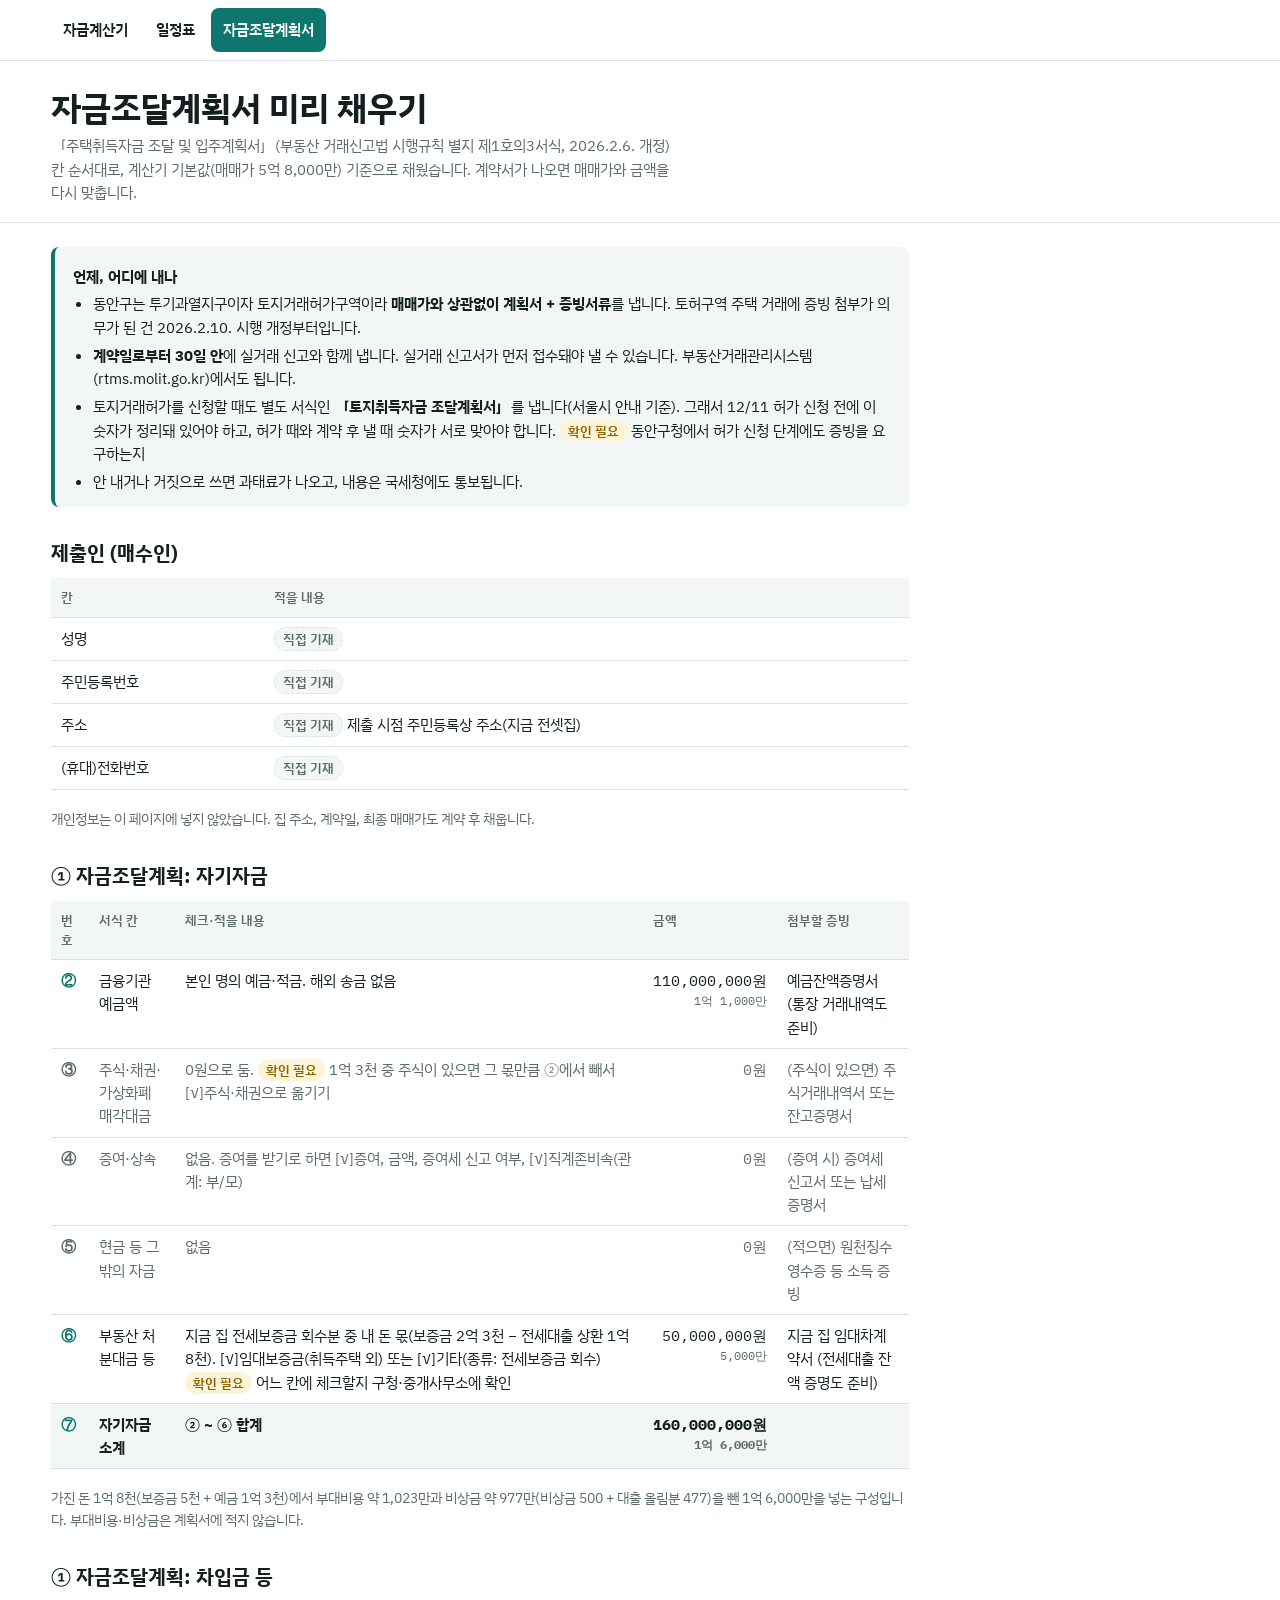
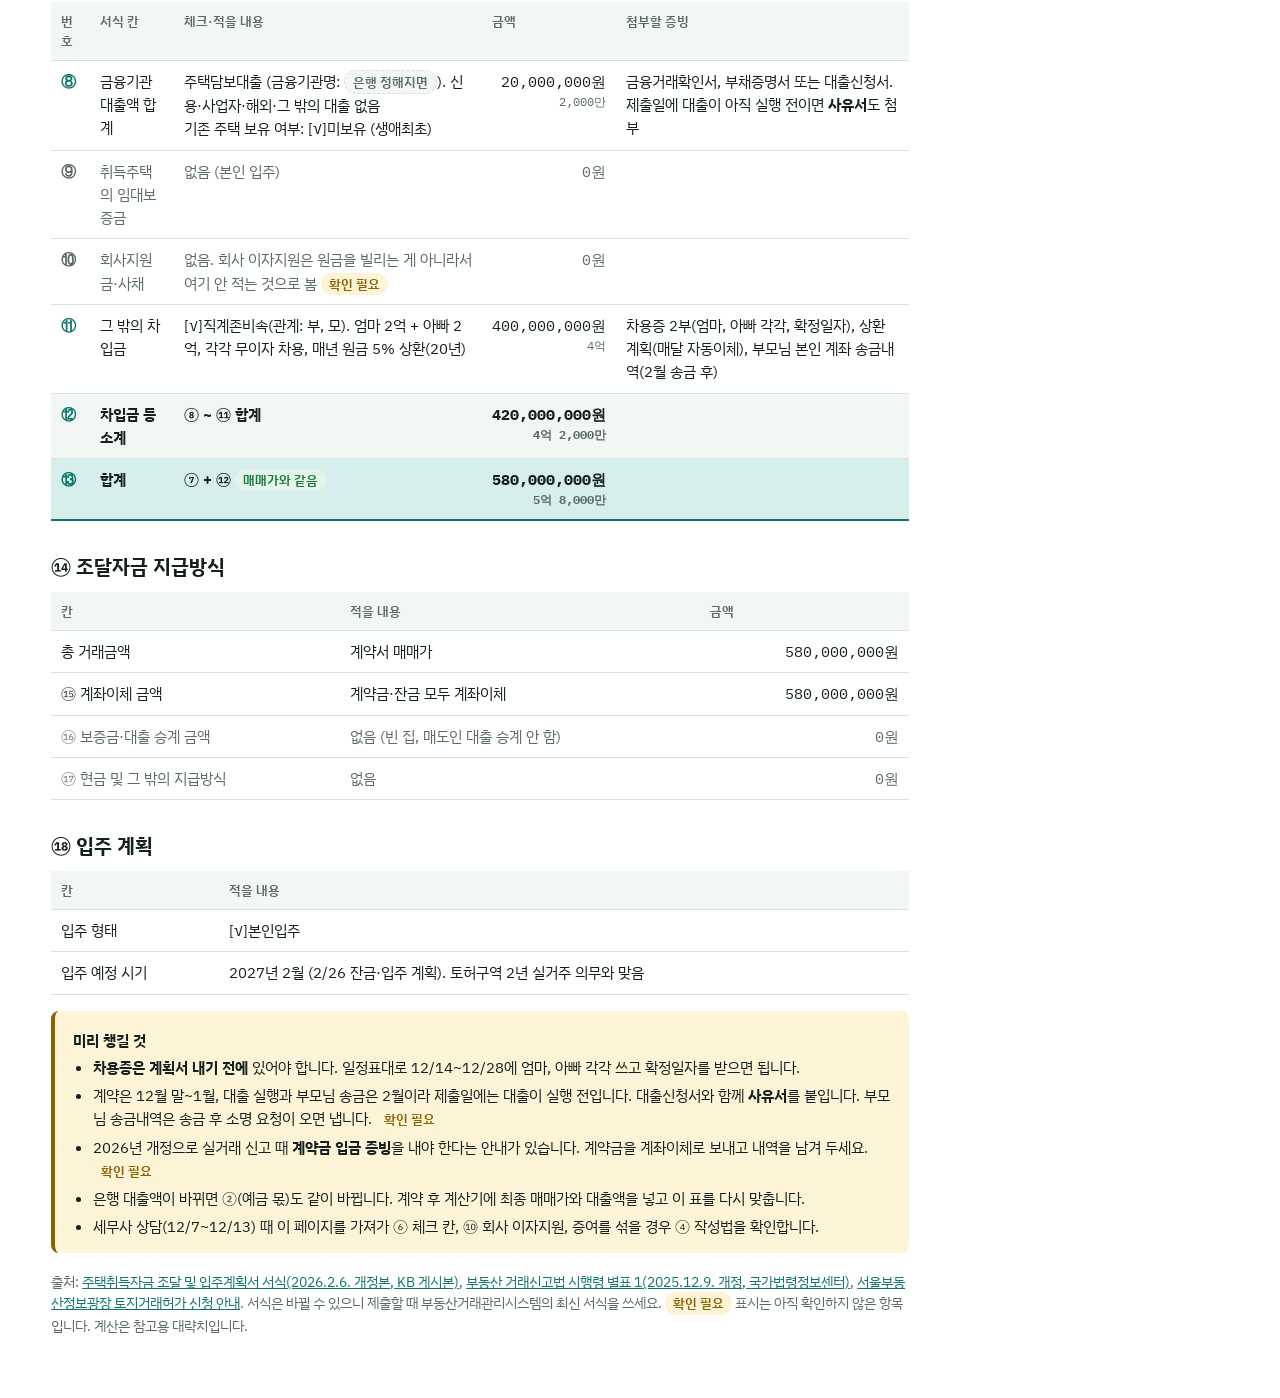
==== fund.html @ 324fd98b "자금조달계획서 금액을 도배·바닥 0원 기준으로 수정 Co-Authored-By: Claude Opus 5.5 <noreply@anthropic.com> Claude-Session:" ====
<!DOCTYPE html>
<html lang="ko">
<head>
<meta charset="utf-8">
<meta name="viewport" content="width=device-width,initial-scale=1">
<meta name="theme-color" content="#ffffff" media="(prefers-color-scheme: light)">
<meta name="theme-color" content="#0c1615" media="(prefers-color-scheme: dark)">
<title>안양 집 자금조달계획서</title>
<link rel="preconnect" href="https://fonts.googleapis.com">
<link rel="preconnect" href="https://fonts.gstatic.com" crossorigin>
<link href="https://fonts.googleapis.com/css2?family=IBM+Plex+Mono:wght@400;600&family=IBM+Plex+Sans+KR:wght@400;600;700&display=swap" rel="stylesheet">
<style>
:root{color-scheme:light dark;
--bg:light-dark(#ffffff,#0c1615);--panel:light-dark(#f2f7f6,#122220);--ink:light-dark(#14201f,#e3eeec);--mute:light-dark(#5b6b69,#93a6a3);
--line:light-dark(#d8e3e1,#24403c);--ac:light-dark(#0f766e,#3cc2b3);--acs:light-dark(#d7efec,#173a36);
--ok:light-dark(#1d7a3e,#56c983);--okb:light-dark(#e3f4e8,#14301f);--warn:light-dark(#8a6200,#e6b84a);--warnb:light-dark(#fdf3d6,#33290f);
--bad:light-dark(#b42318,#f07a6e);--badb:light-dark(#fde6e3,#3a1714);
--c1:light-dark(#0f766e,#3cc2b3);--c2:light-dark(#7fb8b1,#2c7a71);--c3:light-dark(#e3ecea,#1c2f2c)}
:root[data-theme=light]{color-scheme:light}:root[data-theme=dark]{color-scheme:dark}
*{box-sizing:border-box;min-width:0}
body{margin:0;background:var(--bg);color:var(--ink);font:15px/1.55 "IBM Plex Sans KR",system-ui,sans-serif;overflow-x:clip}
.num,td.n,input[type=number],.big{font-family:"IBM Plex Mono",ui-monospace,monospace;font-variant-numeric:tabular-nums}
header{padding:28px max(4vw,16px) 18px;border-bottom:1px solid var(--line)}
h1{margin:0;font-size:clamp(24px,3.4vw,34px);line-height:1.1;text-wrap:balance}
header p{margin:8px 0 0;color:var(--mute);max-width:70ch}
nav.top{position:sticky;top:0;z-index:10;background:var(--bg);display:flex;gap:4px;padding:8px max(4vw,16px);border-bottom:1px solid var(--line);flex-wrap:wrap}nav.top a{padding:10px 12px;font-size:15px;border-radius:8px;color:var(--ink);text-decoration:none;font-weight:600;min-height:44px}nav.top a[aria-current=page]{background:var(--ac);color:light-dark(#fff,#04201d)}nav.top a:not([aria-current]):hover{background:var(--acs)}
@media(max-width:600px){table{font-size:13px}.stack thead{display:none}.stack tr{display:grid;padding-block:10px;border-bottom:1px solid var(--line)}.stack td{display:flow-root;border:0;padding:3px 0;padding-inline-start:8em;text-align:start}.stack td.n{text-align:right}.stack td::before{content:attr(data-l);float:inline-start;width:7.5em;margin-inline-start:-8em;white-space:normal;color:var(--mute);text-align:left}.stack td:empty{display:none}}
main{max-width:960px;padding:8px max(4vw,16px) 48px}
.per{display:grid;grid-template-columns:170px minmax(0,1fr);gap:16px;padding:18px 0;border-bottom:1px solid var(--line)}
.when b{display:block;font-family:"IBM Plex Mono",ui-monospace,monospace;font-size:20px;color:var(--ac);white-space:nowrap}.when span{color:var(--mute);font-size:15px}
ol{margin:0;padding-left:1.4em;display:grid;gap:6px}li b{font-weight:700}
.chk{display:inline-block;font-size:13px;font-weight:600;padding:1px 8px;border-radius:99px;background:var(--warnb);color:var(--warn);white-space:nowrap}
.var{margin-top:22px;border-left:4px solid var(--warn);background:var(--warnb);border-radius:8px;padding:14px 18px}.var h2{margin:0 0 6px;font-size:18px}
.note{color:var(--mute);font-size:14px;margin-top:18px}
@media(max-width:600px){.per{grid-template-columns:minmax(0,1fr);gap:6px}}

h2{font-size:20px;margin:30px 0 10px}
table{width:100%;border-collapse:collapse;font-size:15px}
th,td{padding:9px 10px;border-bottom:1px solid var(--line);text-align:left;vertical-align:top}
thead th{font-size:13px;color:var(--mute);font-weight:600;background:var(--panel)}
td.n{text-align:right;white-space:nowrap}td.n small{display:block;color:var(--mute);font-size:12px}
td.no{font-family:"IBM Plex Mono",ui-monospace,monospace;color:var(--ac);font-weight:600;white-space:nowrap}
tr.sub td{background:var(--panel);font-weight:700}tr.tot td{background:var(--acs);font-weight:700;border-bottom:2px solid var(--ac)}
tr.zero td{color:var(--mute)}
.blank{display:inline-block;font-size:13px;font-weight:600;padding:1px 8px;border-radius:99px;background:var(--panel);color:var(--mute);border:1px dashed var(--line);white-space:nowrap}
.okb{display:inline-block;font-size:13px;font-weight:600;padding:1px 8px;border-radius:99px;background:var(--okb);color:var(--ok)}
.box{margin:16px 0;border-left:4px solid var(--ac);background:var(--panel);border-radius:8px;padding:14px 18px}.box p{margin:4px 0}
.alert{border-left-color:var(--warn);background:var(--warnb)}
ul{margin:0;padding-left:1.3em;display:grid;gap:5px}
a{color:var(--ac)}
</style>
</head>
<body>
<nav class="top"><a href="./">자금계산기</a><a href="schedule.html">일정표</a><a href="fund.html" aria-current="page">자금조달계획서</a></nav>
<header>
<h1>자금조달계획서 미리 채우기</h1>
<p>「주택취득자금 조달 및 입주계획서」(부동산 거래신고법 시행규칙 별지 제1호의3서식, 2026.2.6. 개정) 칸 순서대로, 계산기 기본값(매매가 5억 8,000만) 기준으로 채웠습니다. 계약서가 나오면 매매가와 금액을 다시 맞춥니다.</p>
</header>
<main>

<div class="box">
<p><b>언제, 어디에 내나</b></p>
<ul>
<li>동안구는 투기과열지구이자 토지거래허가구역이라 <b>매매가와 상관없이 계획서 + 증빙서류</b>를 냅니다. 토허구역 주택 거래에 증빙 첨부가 의무가 된 건 2026.2.10. 시행 개정부터입니다.</li>
<li><b>계약일로부터 30일 안</b>에 실거래 신고와 함께 냅니다. 실거래 신고서가 먼저 접수돼야 낼 수 있습니다. 부동산거래관리시스템(rtms.molit.go.kr)에서도 됩니다.</li>
<li>토지거래허가를 신청할 때도 별도 서식인 <b>「토지취득자금 조달계획서」</b>를 냅니다(서울시 안내 기준). 그래서 12/11 허가 신청 전에 이 숫자가 정리돼 있어야 하고, 허가 때와 계약 후 낼 때 숫자가 서로 맞아야 합니다. <span class="chk">확인 필요</span> 동안구청에서 허가 신청 단계에도 증빙을 요구하는지</li>
<li>안 내거나 거짓으로 쓰면 과태료가 나오고, 내용은 국세청에도 통보됩니다.</li>
</ul>
</div>

<h2>제출인 (매수인)</h2>
<table class="stack"><thead><tr><th>칸</th><th>적을 내용</th></tr></thead><tbody>
<tr><td data-l="칸">성명</td><td data-l="내용"><span class="blank">직접 기재</span></td></tr>
<tr><td data-l="칸">주민등록번호</td><td data-l="내용"><span class="blank">직접 기재</span></td></tr>
<tr><td data-l="칸">주소</td><td data-l="내용"><span class="blank">직접 기재</span> 제출 시점 주민등록상 주소(지금 전셋집)</td></tr>
<tr><td data-l="칸">(휴대)전화번호</td><td data-l="내용"><span class="blank">직접 기재</span></td></tr>
</tbody></table>
<p class="note">개인정보는 이 페이지에 넣지 않았습니다. 집 주소, 계약일, 최종 매매가도 계약 후 채웁니다.</p>

<h2>① 자금조달계획: 자기자금</h2>
<table class="stack"><thead><tr><th>번호</th><th>서식 칸</th><th>체크·적을 내용</th><th class="n">금액</th><th>첨부할 증빙</th></tr></thead><tbody>
<tr><td class="no" data-l="번호">②</td><td data-l="서식 칸">금융기관 예금액</td><td data-l="체크·내용">본인 명의 예금·적금. 해외 송금 없음</td><td class="n" data-l="금액">110,000,000원<small>1억 1,000만</small></td><td data-l="증빙">예금잔액증명서 (통장 거래내역도 준비)</td></tr>
<tr class="zero"><td class="no" data-l="번호">③</td><td data-l="서식 칸">주식·채권·가상화폐 매각대금</td><td data-l="체크·내용">0원으로 둠. <span class="chk">확인 필요</span> 1억 3천 중 주식이 있으면 그 몫만큼 ②에서 빼서 [√]주식·채권으로 옮기기</td><td class="n" data-l="금액">0원</td><td data-l="증빙">(주식이 있으면) 주식거래내역서 또는 잔고증명서</td></tr>
<tr class="zero"><td class="no" data-l="번호">④</td><td data-l="서식 칸">증여·상속</td><td data-l="체크·내용">없음. 증여를 받기로 하면 [√]증여, 금액, 증여세 신고 여부, [√]직계존비속(관계: 부/모)</td><td class="n" data-l="금액">0원</td><td data-l="증빙">(증여 시) 증여세 신고서 또는 납세증명서</td></tr>
<tr class="zero"><td class="no" data-l="번호">⑤</td><td data-l="서식 칸">현금 등 그 밖의 자금</td><td data-l="체크·내용">없음</td><td class="n" data-l="금액">0원</td><td data-l="증빙">(적으면) 원천징수영수증 등 소득 증빙</td></tr>
<tr><td class="no" data-l="번호">⑥</td><td data-l="서식 칸">부동산 처분대금 등</td><td data-l="체크·내용">지금 집 전세보증금 회수분 중 내 돈 몫(보증금 2억 3천 − 전세대출 상환 1억 8천). [√]임대보증금(취득주택 외) 또는 [√]기타(종류: 전세보증금 회수) <span class="chk">확인 필요</span> 어느 칸에 체크할지 구청·중개사무소에 확인</td><td class="n" data-l="금액">50,000,000원<small>5,000만</small></td><td data-l="증빙">지금 집 임대차계약서 (전세대출 잔액 증명도 준비)</td></tr>
<tr class="sub"><td class="no" data-l="번호">⑦</td><td data-l="서식 칸">자기자금 소계</td><td data-l="체크·내용">② ~ ⑥ 합계</td><td class="n" data-l="금액">160,000,000원<small>1억 6,000만</small></td><td data-l="증빙"></td></tr>
</tbody></table>
<p class="note">가진 돈 1억 8천(보증금 5천 + 예금 1억 3천)에서 부대비용 약 1,023만과 비상금 약 977만(비상금 500 + 대출 올림분 477)을 뺀 1억 6,000만을 넣는 구성입니다. 부대비용·비상금은 계획서에 적지 않습니다.</p>

<h2>① 자금조달계획: 차입금 등</h2>
<table class="stack"><thead><tr><th>번호</th><th>서식 칸</th><th>체크·적을 내용</th><th class="n">금액</th><th>첨부할 증빙</th></tr></thead><tbody>
<tr><td class="no" data-l="번호">⑧</td><td data-l="서식 칸">금융기관 대출액 합계</td><td data-l="체크·내용">주택담보대출 (금융기관명: <span class="blank">은행 정해지면</span>). 신용·사업자·해외·그 밖의 대출 없음<br>기존 주택 보유 여부: [√]미보유 (생애최초)</td><td class="n" data-l="금액">20,000,000원<small>2,000만</small></td><td data-l="증빙">금융거래확인서, 부채증명서 또는 대출신청서. 제출일에 대출이 아직 실행 전이면 <b>사유서</b>도 첨부</td></tr>
<tr class="zero"><td class="no" data-l="번호">⑨</td><td data-l="서식 칸">취득주택의 임대보증금</td><td data-l="체크·내용">없음 (본인 입주)</td><td class="n" data-l="금액">0원</td><td data-l="증빙"></td></tr>
<tr class="zero"><td class="no" data-l="번호">⑩</td><td data-l="서식 칸">회사지원금·사채</td><td data-l="체크·내용">없음. 회사 이자지원은 원금을 빌리는 게 아니라서 여기 안 적는 것으로 봄 <span class="chk">확인 필요</span></td><td class="n" data-l="금액">0원</td><td data-l="증빙"></td></tr>
<tr><td class="no" data-l="번호">⑪</td><td data-l="서식 칸">그 밖의 차입금</td><td data-l="체크·내용">[√]직계존비속(관계: 부, 모). 엄마 2억 + 아빠 2억, 각각 무이자 차용, 매년 원금 5% 상환(20년)</td><td class="n" data-l="금액">400,000,000원<small>4억</small></td><td data-l="증빙">차용증 2부(엄마, 아빠 각각, 확정일자), 상환 계획(매달 자동이체), 부모님 본인 계좌 송금내역(2월 송금 후)</td></tr>
<tr class="sub"><td class="no" data-l="번호">⑫</td><td data-l="서식 칸">차입금 등 소계</td><td data-l="체크·내용">⑧ ~ ⑪ 합계</td><td class="n" data-l="금액">420,000,000원<small>4억 2,000만</small></td><td data-l="증빙"></td></tr>
<tr class="tot"><td class="no" data-l="번호">⑬</td><td data-l="서식 칸">합계</td><td data-l="체크·내용">⑦ + ⑫ <span class="okb">매매가와 같음</span></td><td class="n" data-l="금액">580,000,000원<small>5억 8,000만</small></td><td data-l="증빙"></td></tr>
</tbody></table>

<h2>⑭ 조달자금 지급방식</h2>
<table class="stack"><thead><tr><th>칸</th><th>적을 내용</th><th class="n">금액</th></tr></thead><tbody>
<tr><td data-l="칸">총 거래금액</td><td data-l="내용">계약서 매매가</td><td class="n" data-l="금액">580,000,000원</td></tr>
<tr><td data-l="칸">⑮ 계좌이체 금액</td><td data-l="내용">계약금·잔금 모두 계좌이체</td><td class="n" data-l="금액">580,000,000원</td></tr>
<tr class="zero"><td data-l="칸">⑯ 보증금·대출 승계 금액</td><td data-l="내용">없음 (빈 집, 매도인 대출 승계 안 함)</td><td class="n" data-l="금액">0원</td></tr>
<tr class="zero"><td data-l="칸">⑰ 현금 및 그 밖의 지급방식</td><td data-l="내용">없음</td><td class="n" data-l="금액">0원</td></tr>
</tbody></table>

<h2>⑱ 입주 계획</h2>
<table class="stack"><thead><tr><th>칸</th><th>적을 내용</th></tr></thead><tbody>
<tr><td data-l="칸">입주 형태</td><td data-l="내용">[√]본인입주</td></tr>
<tr><td data-l="칸">입주 예정 시기</td><td data-l="내용">2027년 2월 (2/26 잔금·입주 계획). 토허구역 2년 실거주 의무와 맞음</td></tr>
</tbody></table>

<div class="box alert">
<p><b>미리 챙길 것</b></p>
<ul>
<li><b>차용증은 계획서 내기 전에</b> 있어야 합니다. 일정표대로 12/14~12/28에 엄마, 아빠 각각 쓰고 확정일자를 받으면 됩니다.</li>
<li>계약은 12월 말~1월, 대출 실행과 부모님 송금은 2월이라 제출일에는 대출이 실행 전입니다. 대출신청서와 함께 <b>사유서</b>를 붙입니다. 부모님 송금내역은 송금 후 소명 요청이 오면 냅니다. <span class="chk">확인 필요</span></li>
<li>2026년 개정으로 실거래 신고 때 <b>계약금 입금 증빙</b>을 내야 한다는 안내가 있습니다. 계약금을 계좌이체로 보내고 내역을 남겨 두세요. <span class="chk">확인 필요</span></li>
<li>은행 대출액이 바뀌면 ②(예금 몫)도 같이 바뀝니다. 계약 후 계산기에 최종 매매가와 대출액을 넣고 이 표를 다시 맞춥니다.</li>
<li>세무사 상담(12/7~12/13) 때 이 페이지를 가져가 ⑥ 체크 칸, ⑩ 회사 이자지원, 증여를 섞을 경우 ④ 작성법을 확인합니다.</li>
</ul>
</div>

<p class="note">출처: <a href="https://kbthink.com/content/dam/tam-dcp-cms/kbcontent/realestate/home-funding-plan/home-funding-plan-document.pdf">주택취득자금 조달 및 입주계획서 서식(2026.2.6. 개정본, KB 게시본)</a>, <a href="https://www.law.go.kr/LSW/flDownload.do?flSeq=163619017">부동산 거래신고법 시행령 별표 1(2025.12.9. 개정, 국가법령정보센터)</a>, <a href="https://land.seoul.go.kr/land/other/contractGuide.do">서울부동산정보광장 토지거래허가 신청 안내</a>. 서식은 바뀔 수 있으니 제출할 때 부동산거래관리시스템의 최신 서식을 쓰세요. <span class="chk">확인 필요</span> 표시는 아직 확인하지 않은 항목입니다. 계산은 참고용 대략치입니다.</p>
</main>
</body>
</html>
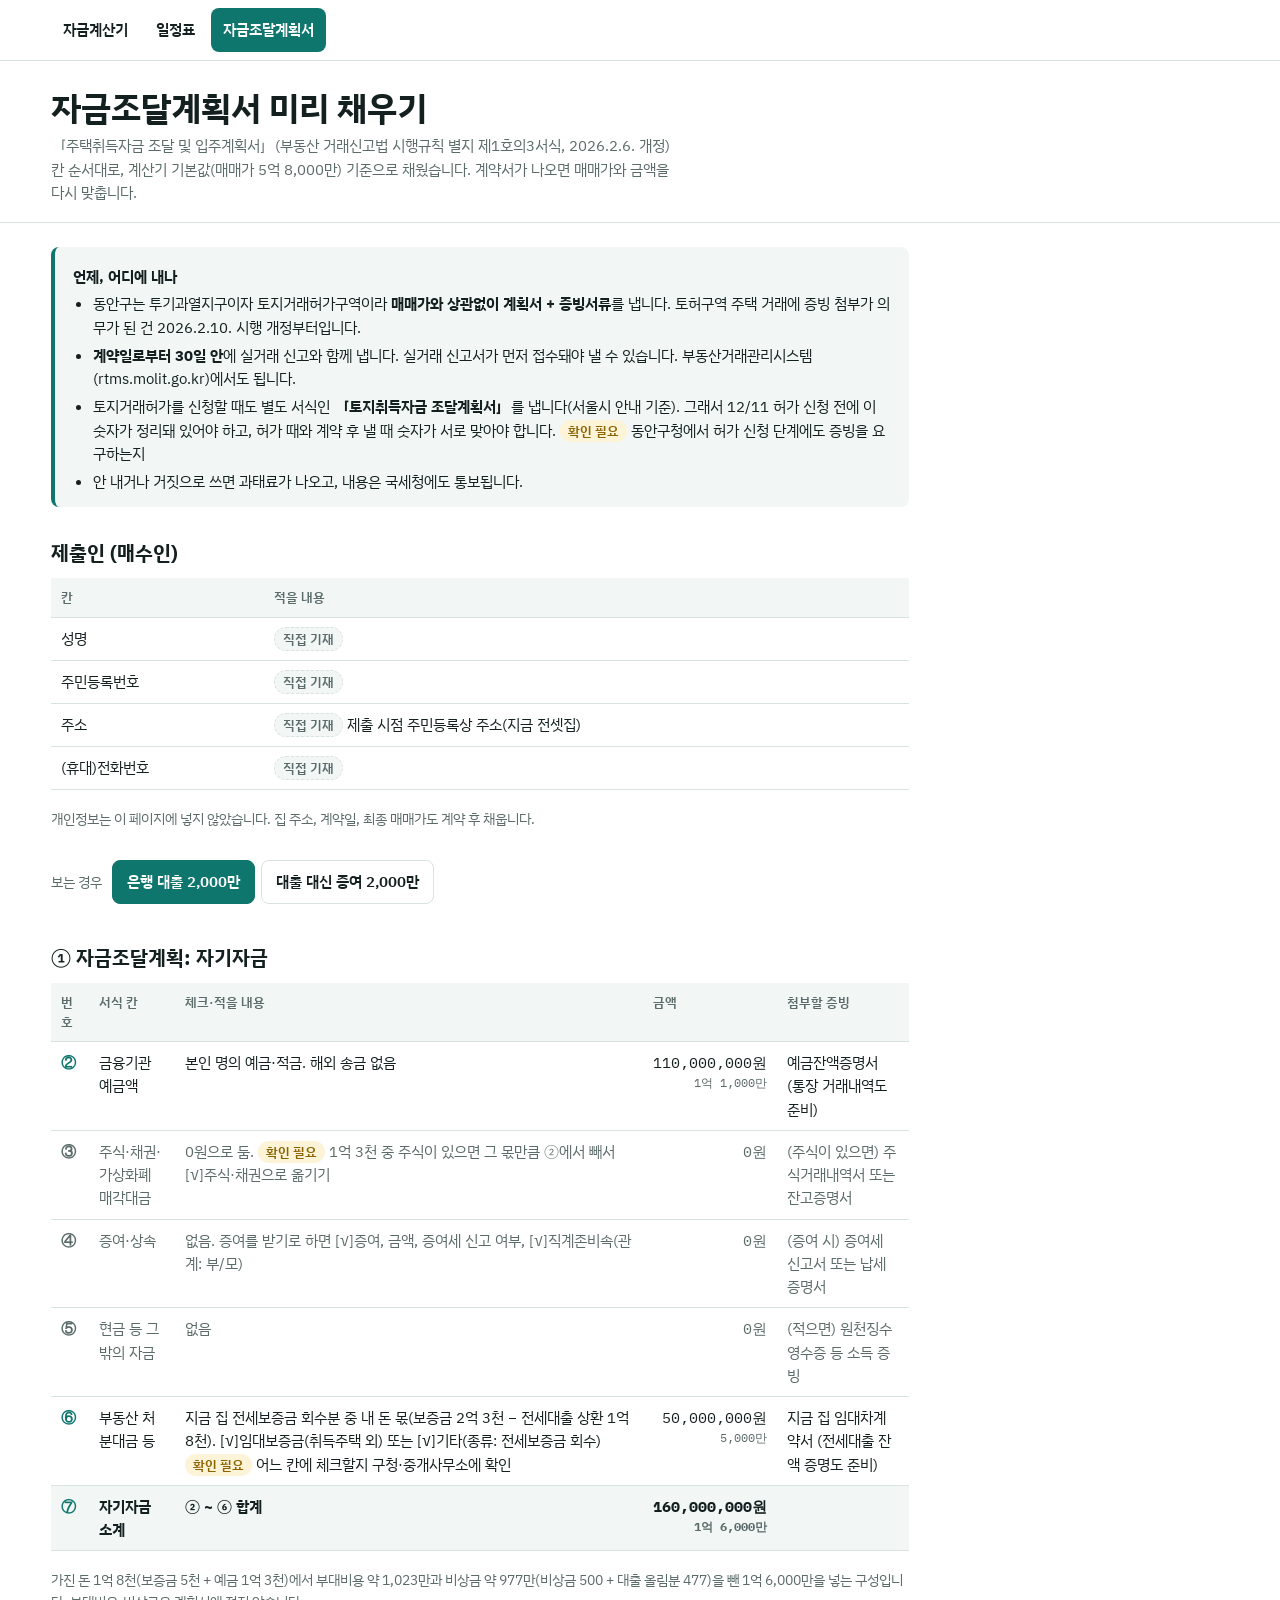
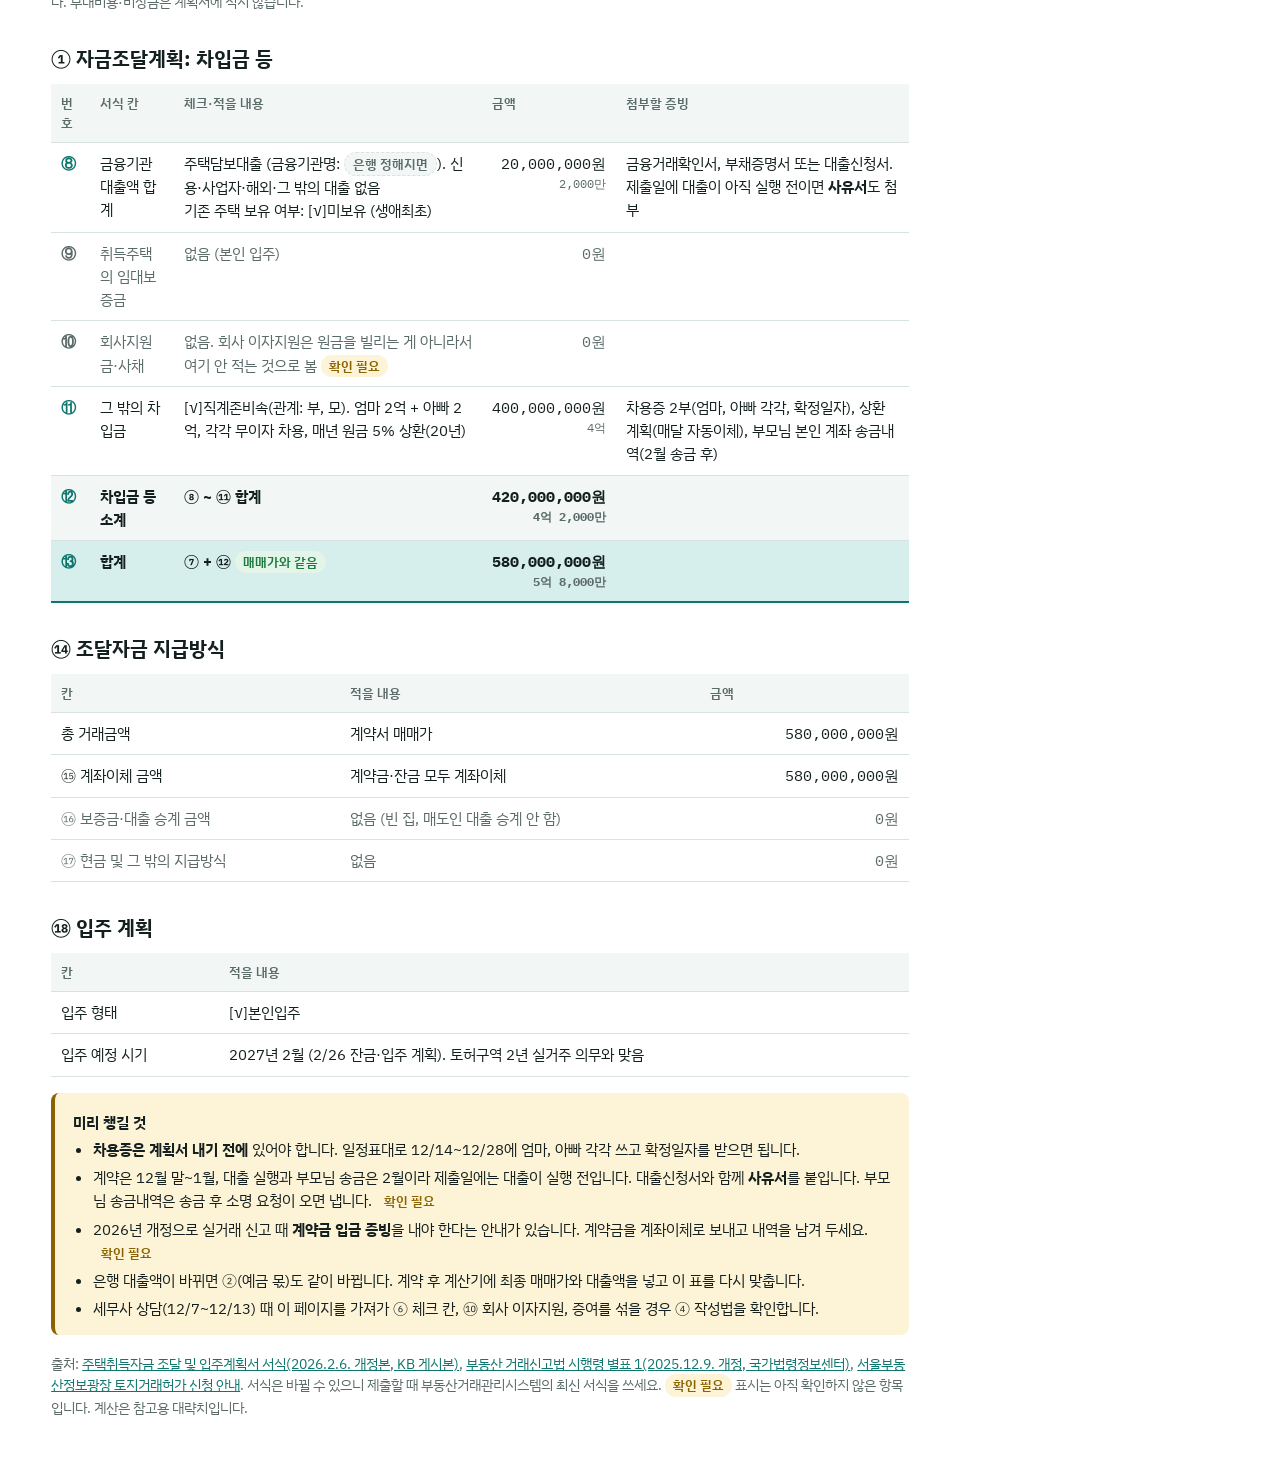
==== commit b20d04f3: "자금조달계획서에 은행 대출 / 증여 토글 추가 Co-Authored-By: Claude Opus 5.5 <noreply@anthropic.com> Claude-Session: ht" ====
--- a/fund.html
+++ b/fund.html
@@ -48,6 +48,8 @@
 .alert{border-left-color:var(--warn);background:var(--warnb)}
 ul{margin:0;padding-left:1.3em;display:grid;gap:5px}
 a{color:var(--ac)}
+.tg{display:flex;flex-wrap:wrap;align-items:center;gap:6px;margin:22px 0 4px;position:sticky;top:61px;z-index:2;background:var(--bg);padding:8px 0}.tg span{color:var(--mute);font-size:14px;margin-right:4px}.tg input{position:absolute;opacity:0;pointer-events:none}.tg label{padding:9px 14px;border:1px solid var(--line);border-radius:8px;font-weight:600;cursor:pointer;min-height:44px;display:inline-flex;align-items:center}.tg input:checked+label{background:var(--ac);border-color:var(--ac);color:light-dark(#fff,#04201d)}.tg input:focus-visible+label{outline:2px solid var(--ac);outline-offset:2px}
+body:has(#mg:checked) .vb,body:not(:has(#mg:checked)) .vg{display:none!important}
 </style>
 </head>
 <body>
@@ -77,24 +79,31 @@
 </tbody></table>
 <p class="note">개인정보는 이 페이지에 넣지 않았습니다. 집 주소, 계약일, 최종 매매가도 계약 후 채웁니다.</p>
 
+<div class="tg" role="radiogroup" aria-label="보는 경우"><span>보는 경우</span><input type="radio" name="mode" id="mb" checked><label for="mb">은행 대출 2,000만</label><input type="radio" name="mode" id="mg"><label for="mg">대출 대신 증여 2,000만</label></div>
+
 <h2>① 자금조달계획: 자기자금</h2>
 <table class="stack"><thead><tr><th>번호</th><th>서식 칸</th><th>체크·적을 내용</th><th class="n">금액</th><th>첨부할 증빙</th></tr></thead><tbody>
 <tr><td class="no" data-l="번호">②</td><td data-l="서식 칸">금융기관 예금액</td><td data-l="체크·내용">본인 명의 예금·적금. 해외 송금 없음</td><td class="n" data-l="금액">110,000,000원<small>1억 1,000만</small></td><td data-l="증빙">예금잔액증명서 (통장 거래내역도 준비)</td></tr>
 <tr class="zero"><td class="no" data-l="번호">③</td><td data-l="서식 칸">주식·채권·가상화폐 매각대금</td><td data-l="체크·내용">0원으로 둠. <span class="chk">확인 필요</span> 1억 3천 중 주식이 있으면 그 몫만큼 ②에서 빼서 [√]주식·채권으로 옮기기</td><td class="n" data-l="금액">0원</td><td data-l="증빙">(주식이 있으면) 주식거래내역서 또는 잔고증명서</td></tr>
-<tr class="zero"><td class="no" data-l="번호">④</td><td data-l="서식 칸">증여·상속</td><td data-l="체크·내용">없음. 증여를 받기로 하면 [√]증여, 금액, 증여세 신고 여부, [√]직계존비속(관계: 부/모)</td><td class="n" data-l="금액">0원</td><td data-l="증빙">(증여 시) 증여세 신고서 또는 납세증명서</td></tr>
+<tr class="vb zero"><td class="no" data-l="번호">④</td><td data-l="서식 칸">증여·상속</td><td data-l="체크·내용">없음. 증여를 받기로 하면 [√]증여, 금액, 증여세 신고 여부, [√]직계존비속(관계: 부/모)</td><td class="n" data-l="금액">0원</td><td data-l="증빙">(증여 시) 증여세 신고서 또는 납세증명서</td></tr>
+<tr class="vg"><td class="no" data-l="번호">④</td><td data-l="서식 칸">증여·상속</td><td data-l="체크·내용">[√]증여(금액: 20,000,000원), 증여세 신고 여부: [√]신고, [√]직계존비속(관계: 부 또는 모). 은행 대출 대신 받는 돈. 증여세 약 77.6만(2,000만 − 남은 공제 1,200만 = 800만 × 10% × 0.97)</td><td class="n" data-l="금액">20,000,000원<small>2,000만</small></td><td data-l="증빙">증여세 신고서 또는 납세증명서. 제출일에 아직 증여·신고 전이면 사유서 <span class="chk">확인 필요</span></td></tr>
 <tr class="zero"><td class="no" data-l="번호">⑤</td><td data-l="서식 칸">현금 등 그 밖의 자금</td><td data-l="체크·내용">없음</td><td class="n" data-l="금액">0원</td><td data-l="증빙">(적으면) 원천징수영수증 등 소득 증빙</td></tr>
 <tr><td class="no" data-l="번호">⑥</td><td data-l="서식 칸">부동산 처분대금 등</td><td data-l="체크·내용">지금 집 전세보증금 회수분 중 내 돈 몫(보증금 2억 3천 − 전세대출 상환 1억 8천). [√]임대보증금(취득주택 외) 또는 [√]기타(종류: 전세보증금 회수) <span class="chk">확인 필요</span> 어느 칸에 체크할지 구청·중개사무소에 확인</td><td class="n" data-l="금액">50,000,000원<small>5,000만</small></td><td data-l="증빙">지금 집 임대차계약서 (전세대출 잔액 증명도 준비)</td></tr>
-<tr class="sub"><td class="no" data-l="번호">⑦</td><td data-l="서식 칸">자기자금 소계</td><td data-l="체크·내용">② ~ ⑥ 합계</td><td class="n" data-l="금액">160,000,000원<small>1억 6,000만</small></td><td data-l="증빙"></td></tr>
+<tr class="vb sub"><td class="no" data-l="번호">⑦</td><td data-l="서식 칸">자기자금 소계</td><td data-l="체크·내용">② ~ ⑥ 합계</td><td class="n" data-l="금액">160,000,000원<small>1억 6,000만</small></td><td data-l="증빙"></td></tr>
+<tr class="sub vg"><td class="no" data-l="번호">⑦</td><td data-l="서식 칸">자기자금 소계</td><td data-l="체크·내용">② ~ ⑥ 합계 (증여 2,000만 포함)</td><td class="n" data-l="금액">180,000,000원<small>1억 8,000만</small></td><td data-l="증빙"></td></tr>
 </tbody></table>
-<p class="note">가진 돈 1억 8천(보증금 5천 + 예금 1억 3천)에서 부대비용 약 1,023만과 비상금 약 977만(비상금 500 + 대출 올림분 477)을 뺀 1억 6,000만을 넣는 구성입니다. 부대비용·비상금은 계획서에 적지 않습니다.</p>
+<p class="note vb">가진 돈 1억 8천(보증금 5천 + 예금 1억 3천)에서 부대비용 약 1,023만과 비상금 약 977만(비상금 500 + 대출 올림분 477)을 뺀 1억 6,000만을 넣는 구성입니다. 부대비용·비상금은 계획서에 적지 않습니다.</p>
+<p class="note vg">은행 대출 2,000만 대신 부모님께 2,000만을 증여받는 경우입니다. ②·⑥ 내 돈 1억 6,000만은 은행 쪽과 같습니다. 증여는 자기자금(④)으로 들어가고 차입금에서 빠집니다. 증여세 약 78만은 신고 때 내 돈에서 나가니 비상금이 약 977만에서 약 899만으로 줄어듭니다.</p>
 
 <h2>① 자금조달계획: 차입금 등</h2>
 <table class="stack"><thead><tr><th>번호</th><th>서식 칸</th><th>체크·적을 내용</th><th class="n">금액</th><th>첨부할 증빙</th></tr></thead><tbody>
-<tr><td class="no" data-l="번호">⑧</td><td data-l="서식 칸">금융기관 대출액 합계</td><td data-l="체크·내용">주택담보대출 (금융기관명: <span class="blank">은행 정해지면</span>). 신용·사업자·해외·그 밖의 대출 없음<br>기존 주택 보유 여부: [√]미보유 (생애최초)</td><td class="n" data-l="금액">20,000,000원<small>2,000만</small></td><td data-l="증빙">금융거래확인서, 부채증명서 또는 대출신청서. 제출일에 대출이 아직 실행 전이면 <b>사유서</b>도 첨부</td></tr>
+<tr class="vb"><td class="no" data-l="번호">⑧</td><td data-l="서식 칸">금융기관 대출액 합계</td><td data-l="체크·내용">주택담보대출 (금융기관명: <span class="blank">은행 정해지면</span>). 신용·사업자·해외·그 밖의 대출 없음<br>기존 주택 보유 여부: [√]미보유 (생애최초)</td><td class="n" data-l="금액">20,000,000원<small>2,000만</small></td><td data-l="증빙">금융거래확인서, 부채증명서 또는 대출신청서. 제출일에 대출이 아직 실행 전이면 <b>사유서</b>도 첨부</td></tr>
+<tr class="zero vg"><td class="no" data-l="번호">⑧</td><td data-l="서식 칸">금융기관 대출액 합계</td><td data-l="체크·내용">없음. 주택담보대출이 없으니 기존 주택 보유 여부는 안 적음. 회사 이자지원도 없음</td><td class="n" data-l="금액">0원</td><td data-l="증빙"></td></tr>
 <tr class="zero"><td class="no" data-l="번호">⑨</td><td data-l="서식 칸">취득주택의 임대보증금</td><td data-l="체크·내용">없음 (본인 입주)</td><td class="n" data-l="금액">0원</td><td data-l="증빙"></td></tr>
 <tr class="zero"><td class="no" data-l="번호">⑩</td><td data-l="서식 칸">회사지원금·사채</td><td data-l="체크·내용">없음. 회사 이자지원은 원금을 빌리는 게 아니라서 여기 안 적는 것으로 봄 <span class="chk">확인 필요</span></td><td class="n" data-l="금액">0원</td><td data-l="증빙"></td></tr>
 <tr><td class="no" data-l="번호">⑪</td><td data-l="서식 칸">그 밖의 차입금</td><td data-l="체크·내용">[√]직계존비속(관계: 부, 모). 엄마 2억 + 아빠 2억, 각각 무이자 차용, 매년 원금 5% 상환(20년)</td><td class="n" data-l="금액">400,000,000원<small>4억</small></td><td data-l="증빙">차용증 2부(엄마, 아빠 각각, 확정일자), 상환 계획(매달 자동이체), 부모님 본인 계좌 송금내역(2월 송금 후)</td></tr>
-<tr class="sub"><td class="no" data-l="번호">⑫</td><td data-l="서식 칸">차입금 등 소계</td><td data-l="체크·내용">⑧ ~ ⑪ 합계</td><td class="n" data-l="금액">420,000,000원<small>4억 2,000만</small></td><td data-l="증빙"></td></tr>
+<tr class="vb sub"><td class="no" data-l="번호">⑫</td><td data-l="서식 칸">차입금 등 소계</td><td data-l="체크·내용">⑧ ~ ⑪ 합계</td><td class="n" data-l="금액">420,000,000원<small>4억 2,000만</small></td><td data-l="증빙"></td></tr>
+<tr class="sub vg"><td class="no" data-l="번호">⑫</td><td data-l="서식 칸">차입금 등 소계</td><td data-l="체크·내용">⑧ ~ ⑪ 합계</td><td class="n" data-l="금액">400,000,000원<small>4억</small></td><td data-l="증빙"></td></tr>
 <tr class="tot"><td class="no" data-l="번호">⑬</td><td data-l="서식 칸">합계</td><td data-l="체크·내용">⑦ + ⑫ <span class="okb">매매가와 같음</span></td><td class="n" data-l="금액">580,000,000원<small>5억 8,000만</small></td><td data-l="증빙"></td></tr>
 </tbody></table>
 
@@ -116,7 +125,8 @@
 <p><b>미리 챙길 것</b></p>
 <ul>
 <li><b>차용증은 계획서 내기 전에</b> 있어야 합니다. 일정표대로 12/14~12/28에 엄마, 아빠 각각 쓰고 확정일자를 받으면 됩니다.</li>
-<li>계약은 12월 말~1월, 대출 실행과 부모님 송금은 2월이라 제출일에는 대출이 실행 전입니다. 대출신청서와 함께 <b>사유서</b>를 붙입니다. 부모님 송금내역은 송금 후 소명 요청이 오면 냅니다. <span class="chk">확인 필요</span></li>
+<li class="vb">계약은 12월 말~1월, 대출 실행과 부모님 송금은 2월이라 제출일에는 대출이 실행 전입니다. 대출신청서와 함께 <b>사유서</b>를 붙입니다. 부모님 송금내역은 송금 후 소명 요청이 오면 냅니다. <span class="chk">확인 필요</span></li>
+<li class="vg">계약은 12월 말~1월, 부모님 송금은 2월이라 제출일에는 증여 전입니다. 증여세는 증여받은 달 말일부터 3개월 안에 신고합니다. 계획서 제출 때는 사유서를 붙이고, 신고 후 소명 요청이 오면 신고서를 냅니다. 증여 2,000만은 차용 4억과 다른 계좌 이체로 나눠 받아 구분해 두세요. <span class="chk">확인 필요</span></li>
 <li>2026년 개정으로 실거래 신고 때 <b>계약금 입금 증빙</b>을 내야 한다는 안내가 있습니다. 계약금을 계좌이체로 보내고 내역을 남겨 두세요. <span class="chk">확인 필요</span></li>
 <li>은행 대출액이 바뀌면 ②(예금 몫)도 같이 바뀝니다. 계약 후 계산기에 최종 매매가와 대출액을 넣고 이 표를 다시 맞춥니다.</li>
 <li>세무사 상담(12/7~12/13) 때 이 페이지를 가져가 ⑥ 체크 칸, ⑩ 회사 이자지원, 증여를 섞을 경우 ④ 작성법을 확인합니다.</li>
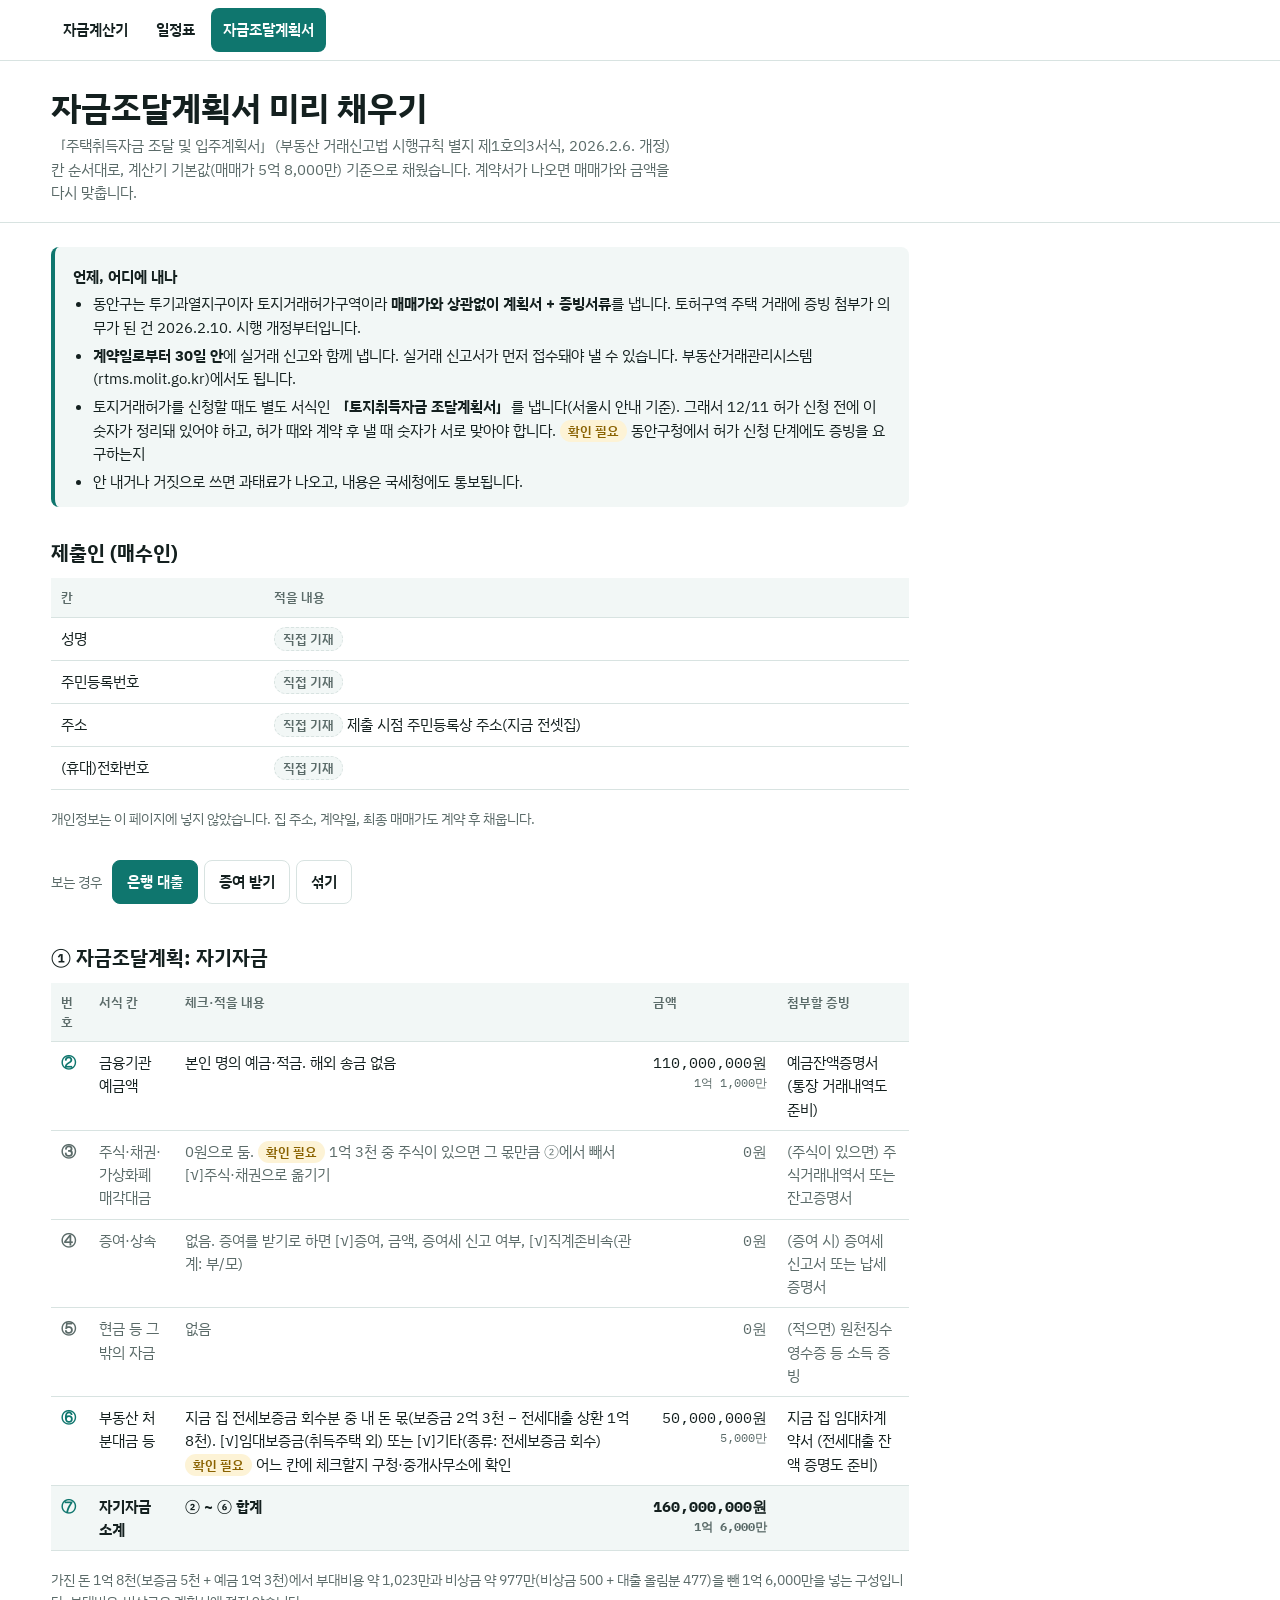
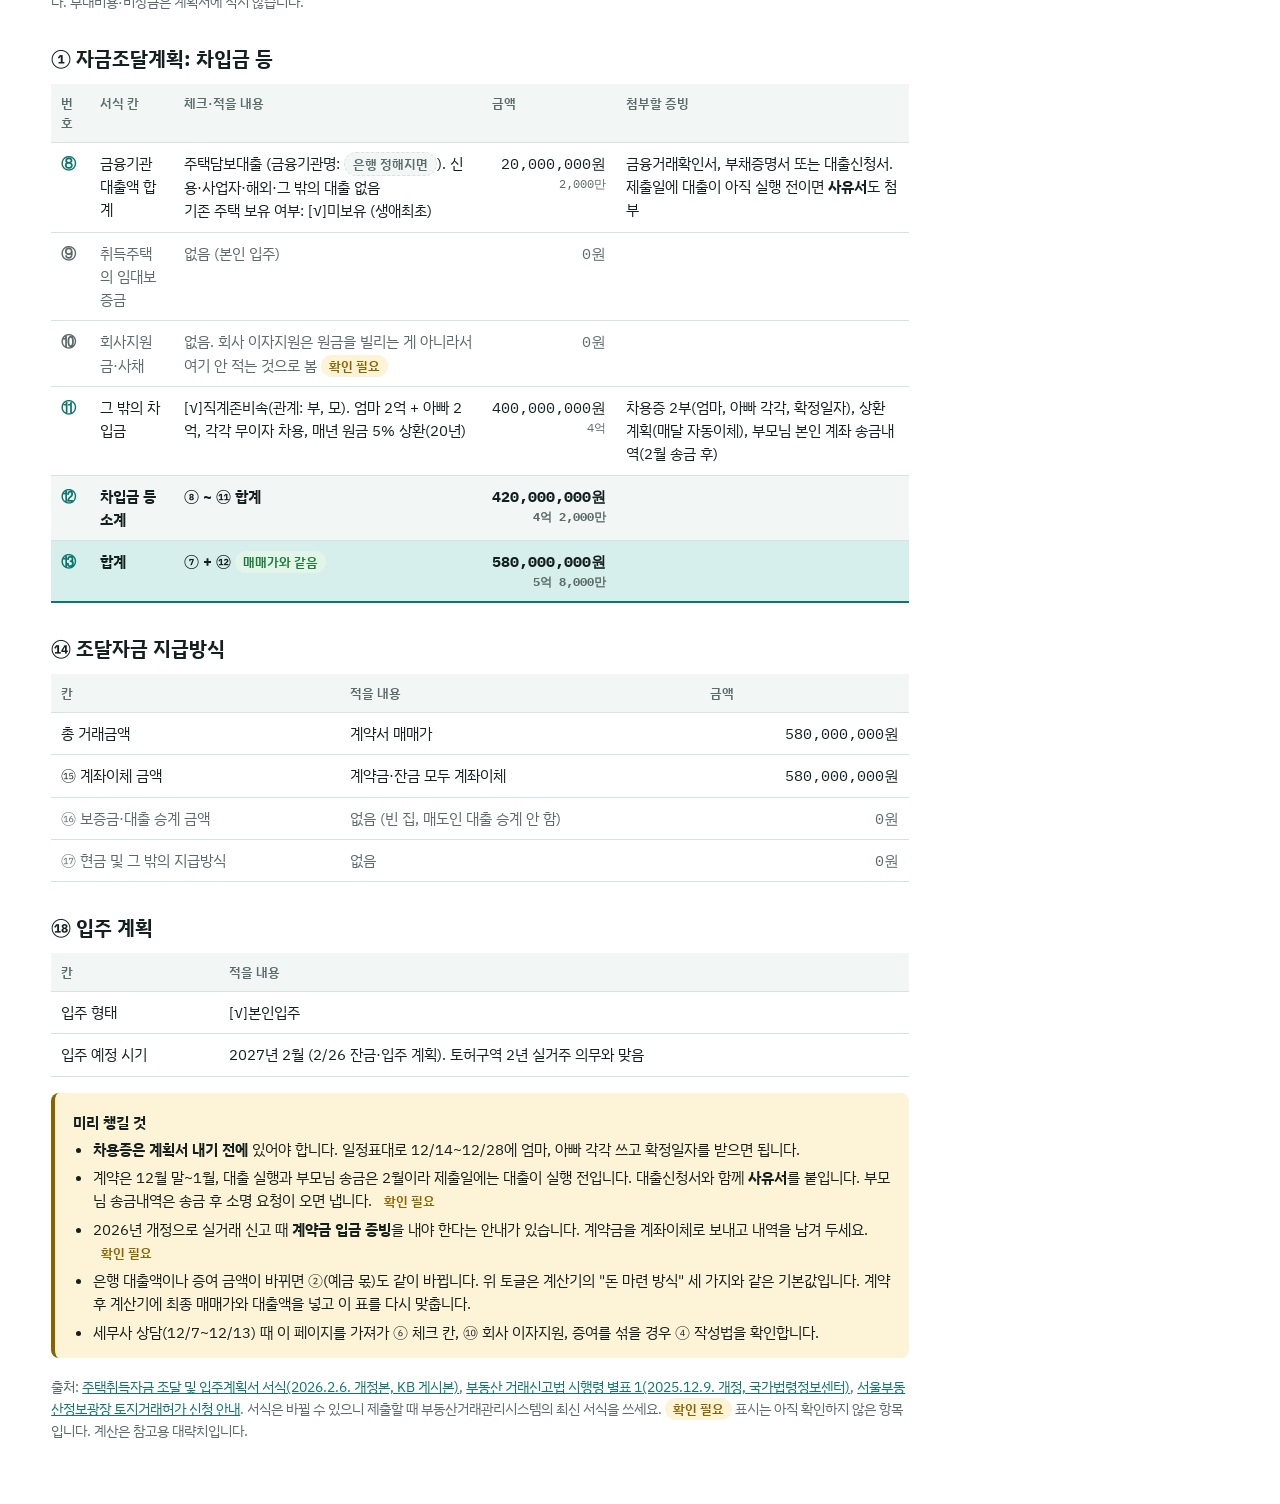
==== commit 1ab1f3c4: "자금조달계획서 토글을 계산기와 같은 은행·증여·섞기 3개로 Co-Authored-By: Claude Opus 5.5 <noreply@anthropic.com> Claude-Sess" ====
--- a/fund.html
+++ b/fund.html
@@ -49,7 +49,7 @@
 ul{margin:0;padding-left:1.3em;display:grid;gap:5px}
 a{color:var(--ac)}
 .tg{display:flex;flex-wrap:wrap;align-items:center;gap:6px;margin:22px 0 4px;position:sticky;top:61px;z-index:2;background:var(--bg);padding:8px 0}.tg span{color:var(--mute);font-size:14px;margin-right:4px}.tg input{position:absolute;opacity:0;pointer-events:none}.tg label{padding:9px 14px;border:1px solid var(--line);border-radius:8px;font-weight:600;cursor:pointer;min-height:44px;display:inline-flex;align-items:center}.tg input:checked+label{background:var(--ac);border-color:var(--ac);color:light-dark(#fff,#04201d)}.tg input:focus-visible+label{outline:2px solid var(--ac);outline-offset:2px}
-body:has(#mg:checked) .vb,body:not(:has(#mg:checked)) .vg{display:none!important}
+body:not(:has(#mb:checked)) .vb,body:not(:has(#mg:checked)) .vg,body:not(:has(#mm:checked)) .vm{display:none!important}
 </style>
 </head>
 <body>
@@ -79,31 +79,38 @@
 </tbody></table>
 <p class="note">개인정보는 이 페이지에 넣지 않았습니다. 집 주소, 계약일, 최종 매매가도 계약 후 채웁니다.</p>
 
-<div class="tg" role="radiogroup" aria-label="보는 경우"><span>보는 경우</span><input type="radio" name="mode" id="mb" checked><label for="mb">은행 대출 2,000만</label><input type="radio" name="mode" id="mg"><label for="mg">대출 대신 증여 2,000만</label></div>
+<div class="tg" role="radiogroup" aria-label="보는 경우"><span>보는 경우</span><input type="radio" name="mode" id="mb" checked><label for="mb">은행 대출</label><input type="radio" name="mode" id="mg"><label for="mg">증여 받기</label><input type="radio" name="mode" id="mm"><label for="mm">섞기</label></div>
 
 <h2>① 자금조달계획: 자기자금</h2>
 <table class="stack"><thead><tr><th>번호</th><th>서식 칸</th><th>체크·적을 내용</th><th class="n">금액</th><th>첨부할 증빙</th></tr></thead><tbody>
-<tr><td class="no" data-l="번호">②</td><td data-l="서식 칸">금융기관 예금액</td><td data-l="체크·내용">본인 명의 예금·적금. 해외 송금 없음</td><td class="n" data-l="금액">110,000,000원<small>1억 1,000만</small></td><td data-l="증빙">예금잔액증명서 (통장 거래내역도 준비)</td></tr>
+<tr class="vb"><td class="no" data-l="번호">②</td><td data-l="서식 칸">금융기관 예금액</td><td data-l="체크·내용">본인 명의 예금·적금. 해외 송금 없음</td><td class="n" data-l="금액">110,000,000원<small>1억 1,000만</small></td><td data-l="증빙">예금잔액증명서 (통장 거래내역도 준비)</td></tr>
+<tr class="vg"><td class="no" data-l="번호">②</td><td data-l="서식 칸">금융기관 예금액</td><td data-l="체크·내용">본인 명의 예금·적금. 해외 송금 없음</td><td class="n" data-l="금액">114,420,000원<small>1억 1,442만</small></td><td data-l="증빙">예금잔액증명서 (통장 거래내역도 준비)</td></tr>
+<tr class="vm"><td class="no" data-l="번호">②</td><td data-l="서식 칸">금융기관 예금액</td><td data-l="체크·내용">본인 명의 예금·적금. 해외 송금 없음</td><td class="n" data-l="금액">108,000,000원<small>1억 800만</small></td><td data-l="증빙">예금잔액증명서 (통장 거래내역도 준비)</td></tr>
 <tr class="zero"><td class="no" data-l="번호">③</td><td data-l="서식 칸">주식·채권·가상화폐 매각대금</td><td data-l="체크·내용">0원으로 둠. <span class="chk">확인 필요</span> 1억 3천 중 주식이 있으면 그 몫만큼 ②에서 빼서 [√]주식·채권으로 옮기기</td><td class="n" data-l="금액">0원</td><td data-l="증빙">(주식이 있으면) 주식거래내역서 또는 잔고증명서</td></tr>
 <tr class="vb zero"><td class="no" data-l="번호">④</td><td data-l="서식 칸">증여·상속</td><td data-l="체크·내용">없음. 증여를 받기로 하면 [√]증여, 금액, 증여세 신고 여부, [√]직계존비속(관계: 부/모)</td><td class="n" data-l="금액">0원</td><td data-l="증빙">(증여 시) 증여세 신고서 또는 납세증명서</td></tr>
-<tr class="vg"><td class="no" data-l="번호">④</td><td data-l="서식 칸">증여·상속</td><td data-l="체크·내용">[√]증여(금액: 20,000,000원), 증여세 신고 여부: [√]신고, [√]직계존비속(관계: 부 또는 모). 은행 대출 대신 받는 돈. 증여세 약 77.6만(2,000만 − 남은 공제 1,200만 = 800만 × 10% × 0.97)</td><td class="n" data-l="금액">20,000,000원<small>2,000만</small></td><td data-l="증빙">증여세 신고서 또는 납세증명서. 제출일에 아직 증여·신고 전이면 사유서 <span class="chk">확인 필요</span></td></tr>
+<tr class="vg"><td class="no" data-l="번호">④</td><td data-l="서식 칸">증여·상속</td><td data-l="체크·내용">[√]증여(금액: 15,580,000원), 증여세 신고 여부: [√]신고, [√]직계존비속(관계: 부 또는 모). 은행 대출 대신 모자라는 돈만큼 받음. 증여세 약 34.7만((1,558만 − 남은 공제 1,200만) × 10% × 0.97)은 부대비용으로 내 돈에서 냄</td><td class="n" data-l="금액">15,580,000원<small>1,558만</small></td><td data-l="증빙">증여세 신고서 또는 납세증명서. 제출일에 아직 증여·신고 전이면 사유서 <span class="chk">확인 필요</span></td></tr>
+<tr class="vm"><td class="no" data-l="번호">④</td><td data-l="서식 칸">증여·상속</td><td data-l="체크·내용">[√]증여(금액: 12,000,000원), 증여세 신고 여부: [√]신고, [√]직계존비속(관계: 부 또는 모). 남은 공제 1,200만 안이라 증여세 0원이지만 신고는 함 <span class="chk">확인 필요</span></td><td class="n" data-l="금액">12,000,000원<small>1,200만</small></td><td data-l="증빙">증여세 신고서. 제출일에 아직 증여·신고 전이면 사유서 <span class="chk">확인 필요</span></td></tr>
 <tr class="zero"><td class="no" data-l="번호">⑤</td><td data-l="서식 칸">현금 등 그 밖의 자금</td><td data-l="체크·내용">없음</td><td class="n" data-l="금액">0원</td><td data-l="증빙">(적으면) 원천징수영수증 등 소득 증빙</td></tr>
 <tr><td class="no" data-l="번호">⑥</td><td data-l="서식 칸">부동산 처분대금 등</td><td data-l="체크·내용">지금 집 전세보증금 회수분 중 내 돈 몫(보증금 2억 3천 − 전세대출 상환 1억 8천). [√]임대보증금(취득주택 외) 또는 [√]기타(종류: 전세보증금 회수) <span class="chk">확인 필요</span> 어느 칸에 체크할지 구청·중개사무소에 확인</td><td class="n" data-l="금액">50,000,000원<small>5,000만</small></td><td data-l="증빙">지금 집 임대차계약서 (전세대출 잔액 증명도 준비)</td></tr>
 <tr class="vb sub"><td class="no" data-l="번호">⑦</td><td data-l="서식 칸">자기자금 소계</td><td data-l="체크·내용">② ~ ⑥ 합계</td><td class="n" data-l="금액">160,000,000원<small>1억 6,000만</small></td><td data-l="증빙"></td></tr>
-<tr class="sub vg"><td class="no" data-l="번호">⑦</td><td data-l="서식 칸">자기자금 소계</td><td data-l="체크·내용">② ~ ⑥ 합계 (증여 2,000만 포함)</td><td class="n" data-l="금액">180,000,000원<small>1억 8,000만</small></td><td data-l="증빙"></td></tr>
+<tr class="sub vg"><td class="no" data-l="번호">⑦</td><td data-l="서식 칸">자기자금 소계</td><td data-l="체크·내용">② ~ ⑥ 합계 (증여 1,558만 포함)</td><td class="n" data-l="금액">180,000,000원<small>1억 8,000만</small></td><td data-l="증빙"></td></tr>
+<tr class="sub vm"><td class="no" data-l="번호">⑦</td><td data-l="서식 칸">자기자금 소계</td><td data-l="체크·내용">② ~ ⑥ 합계 (증여 1,200만 포함)</td><td class="n" data-l="금액">170,000,000원<small>1억 7,000만</small></td><td data-l="증빙"></td></tr>
 </tbody></table>
 <p class="note vb">가진 돈 1억 8천(보증금 5천 + 예금 1억 3천)에서 부대비용 약 1,023만과 비상금 약 977만(비상금 500 + 대출 올림분 477)을 뺀 1억 6,000만을 넣는 구성입니다. 부대비용·비상금은 계획서에 적지 않습니다.</p>
-<p class="note vg">은행 대출 2,000만 대신 부모님께 2,000만을 증여받는 경우입니다. ②·⑥ 내 돈 1억 6,000만은 은행 쪽과 같습니다. 증여는 자기자금(④)으로 들어가고 차입금에서 빠집니다. 증여세 약 78만은 신고 때 내 돈에서 나가니 비상금이 약 977만에서 약 899만으로 줄어듭니다.</p>
+<p class="note vg">은행 대출 없이 모자라는 돈을 부모님 증여로 채우는 경우입니다(계산기 "증여 받기"). 증여세 약 35만을 부대비용에 넣고 나면 내 돈 1억 6,442만(보증금 5,000 + 예금 몫 1억 1,442만)을 넣고, 비상금은 500만이 남습니다. 증여는 자기자금(④)으로 들어가고 차입금에서 빠집니다.</p>
+<p class="note vm">공제 남은 1,200만만 증여받고 나머지는 은행에서 빌리는 경우입니다(계산기 "섞기"). 모자라는 323만을 1천만 단위로 올려 대출 1,000만, 내 돈 1억 5,800만(보증금 5,000 + 예금 몫 1억 800만)을 넣고, 비상금은 약 1,177만입니다.</p>
 
 <h2>① 자금조달계획: 차입금 등</h2>
 <table class="stack"><thead><tr><th>번호</th><th>서식 칸</th><th>체크·적을 내용</th><th class="n">금액</th><th>첨부할 증빙</th></tr></thead><tbody>
 <tr class="vb"><td class="no" data-l="번호">⑧</td><td data-l="서식 칸">금융기관 대출액 합계</td><td data-l="체크·내용">주택담보대출 (금융기관명: <span class="blank">은행 정해지면</span>). 신용·사업자·해외·그 밖의 대출 없음<br>기존 주택 보유 여부: [√]미보유 (생애최초)</td><td class="n" data-l="금액">20,000,000원<small>2,000만</small></td><td data-l="증빙">금융거래확인서, 부채증명서 또는 대출신청서. 제출일에 대출이 아직 실행 전이면 <b>사유서</b>도 첨부</td></tr>
+<tr class="vm"><td class="no" data-l="번호">⑧</td><td data-l="서식 칸">금융기관 대출액 합계</td><td data-l="체크·내용">주택담보대출 (금융기관명: <span class="blank">은행 정해지면</span>). 신용·사업자·해외·그 밖의 대출 없음<br>기존 주택 보유 여부: [√]미보유 (생애최초)</td><td class="n" data-l="금액">10,000,000원<small>1,000만</small></td><td data-l="증빙">금융거래확인서, 부채증명서 또는 대출신청서. 제출일에 대출이 아직 실행 전이면 <b>사유서</b>도 첨부</td></tr>
 <tr class="zero vg"><td class="no" data-l="번호">⑧</td><td data-l="서식 칸">금융기관 대출액 합계</td><td data-l="체크·내용">없음. 주택담보대출이 없으니 기존 주택 보유 여부는 안 적음. 회사 이자지원도 없음</td><td class="n" data-l="금액">0원</td><td data-l="증빙"></td></tr>
 <tr class="zero"><td class="no" data-l="번호">⑨</td><td data-l="서식 칸">취득주택의 임대보증금</td><td data-l="체크·내용">없음 (본인 입주)</td><td class="n" data-l="금액">0원</td><td data-l="증빙"></td></tr>
 <tr class="zero"><td class="no" data-l="번호">⑩</td><td data-l="서식 칸">회사지원금·사채</td><td data-l="체크·내용">없음. 회사 이자지원은 원금을 빌리는 게 아니라서 여기 안 적는 것으로 봄 <span class="chk">확인 필요</span></td><td class="n" data-l="금액">0원</td><td data-l="증빙"></td></tr>
 <tr><td class="no" data-l="번호">⑪</td><td data-l="서식 칸">그 밖의 차입금</td><td data-l="체크·내용">[√]직계존비속(관계: 부, 모). 엄마 2억 + 아빠 2억, 각각 무이자 차용, 매년 원금 5% 상환(20년)</td><td class="n" data-l="금액">400,000,000원<small>4억</small></td><td data-l="증빙">차용증 2부(엄마, 아빠 각각, 확정일자), 상환 계획(매달 자동이체), 부모님 본인 계좌 송금내역(2월 송금 후)</td></tr>
 <tr class="vb sub"><td class="no" data-l="번호">⑫</td><td data-l="서식 칸">차입금 등 소계</td><td data-l="체크·내용">⑧ ~ ⑪ 합계</td><td class="n" data-l="금액">420,000,000원<small>4억 2,000만</small></td><td data-l="증빙"></td></tr>
 <tr class="sub vg"><td class="no" data-l="번호">⑫</td><td data-l="서식 칸">차입금 등 소계</td><td data-l="체크·내용">⑧ ~ ⑪ 합계</td><td class="n" data-l="금액">400,000,000원<small>4억</small></td><td data-l="증빙"></td></tr>
+<tr class="sub vm"><td class="no" data-l="번호">⑫</td><td data-l="서식 칸">차입금 등 소계</td><td data-l="체크·내용">⑧ ~ ⑪ 합계</td><td class="n" data-l="금액">410,000,000원<small>4억 1,000만</small></td><td data-l="증빙"></td></tr>
 <tr class="tot"><td class="no" data-l="번호">⑬</td><td data-l="서식 칸">합계</td><td data-l="체크·내용">⑦ + ⑫ <span class="okb">매매가와 같음</span></td><td class="n" data-l="금액">580,000,000원<small>5억 8,000만</small></td><td data-l="증빙"></td></tr>
 </tbody></table>
 
@@ -126,9 +133,10 @@
 <ul>
 <li><b>차용증은 계획서 내기 전에</b> 있어야 합니다. 일정표대로 12/14~12/28에 엄마, 아빠 각각 쓰고 확정일자를 받으면 됩니다.</li>
 <li class="vb">계약은 12월 말~1월, 대출 실행과 부모님 송금은 2월이라 제출일에는 대출이 실행 전입니다. 대출신청서와 함께 <b>사유서</b>를 붙입니다. 부모님 송금내역은 송금 후 소명 요청이 오면 냅니다. <span class="chk">확인 필요</span></li>
-<li class="vg">계약은 12월 말~1월, 부모님 송금은 2월이라 제출일에는 증여 전입니다. 증여세는 증여받은 달 말일부터 3개월 안에 신고합니다. 계획서 제출 때는 사유서를 붙이고, 신고 후 소명 요청이 오면 신고서를 냅니다. 증여 2,000만은 차용 4억과 다른 계좌 이체로 나눠 받아 구분해 두세요. <span class="chk">확인 필요</span></li>
+<li class="vg">계약은 12월 말~1월, 부모님 송금은 2월이라 제출일에는 증여 전입니다. 증여세는 증여받은 달 말일부터 3개월 안에 신고합니다. 계획서 제출 때는 사유서를 붙이고, 신고 후 소명 요청이 오면 신고서를 냅니다. 증여받는 돈은 차용 4억과 다른 계좌 이체로 나눠 받아 구분해 두세요. <span class="chk">확인 필요</span></li>
+<li class="vm">계약은 12월 말~1월, 부모님 송금은 2월이라 제출일에는 증여 전이고 대출도 실행 전입니다. 대출신청서와 함께 사유서를 붙입니다. 증여세는 증여받은 달 말일부터 3개월 안에 신고합니다. 계획서 제출 때는 사유서를 붙이고, 신고 후 소명 요청이 오면 신고서를 냅니다. 증여받는 돈은 차용 4억과 다른 계좌 이체로 나눠 받아 구분해 두세요. <span class="chk">확인 필요</span></li>
 <li>2026년 개정으로 실거래 신고 때 <b>계약금 입금 증빙</b>을 내야 한다는 안내가 있습니다. 계약금을 계좌이체로 보내고 내역을 남겨 두세요. <span class="chk">확인 필요</span></li>
-<li>은행 대출액이 바뀌면 ②(예금 몫)도 같이 바뀝니다. 계약 후 계산기에 최종 매매가와 대출액을 넣고 이 표를 다시 맞춥니다.</li>
+<li>은행 대출액이나 증여 금액이 바뀌면 ②(예금 몫)도 같이 바뀝니다. 위 토글은 계산기의 "돈 마련 방식" 세 가지와 같은 기본값입니다. 계약 후 계산기에 최종 매매가와 대출액을 넣고 이 표를 다시 맞춥니다.</li>
 <li>세무사 상담(12/7~12/13) 때 이 페이지를 가져가 ⑥ 체크 칸, ⑩ 회사 이자지원, 증여를 섞을 경우 ④ 작성법을 확인합니다.</li>
 </ul>
 </div>
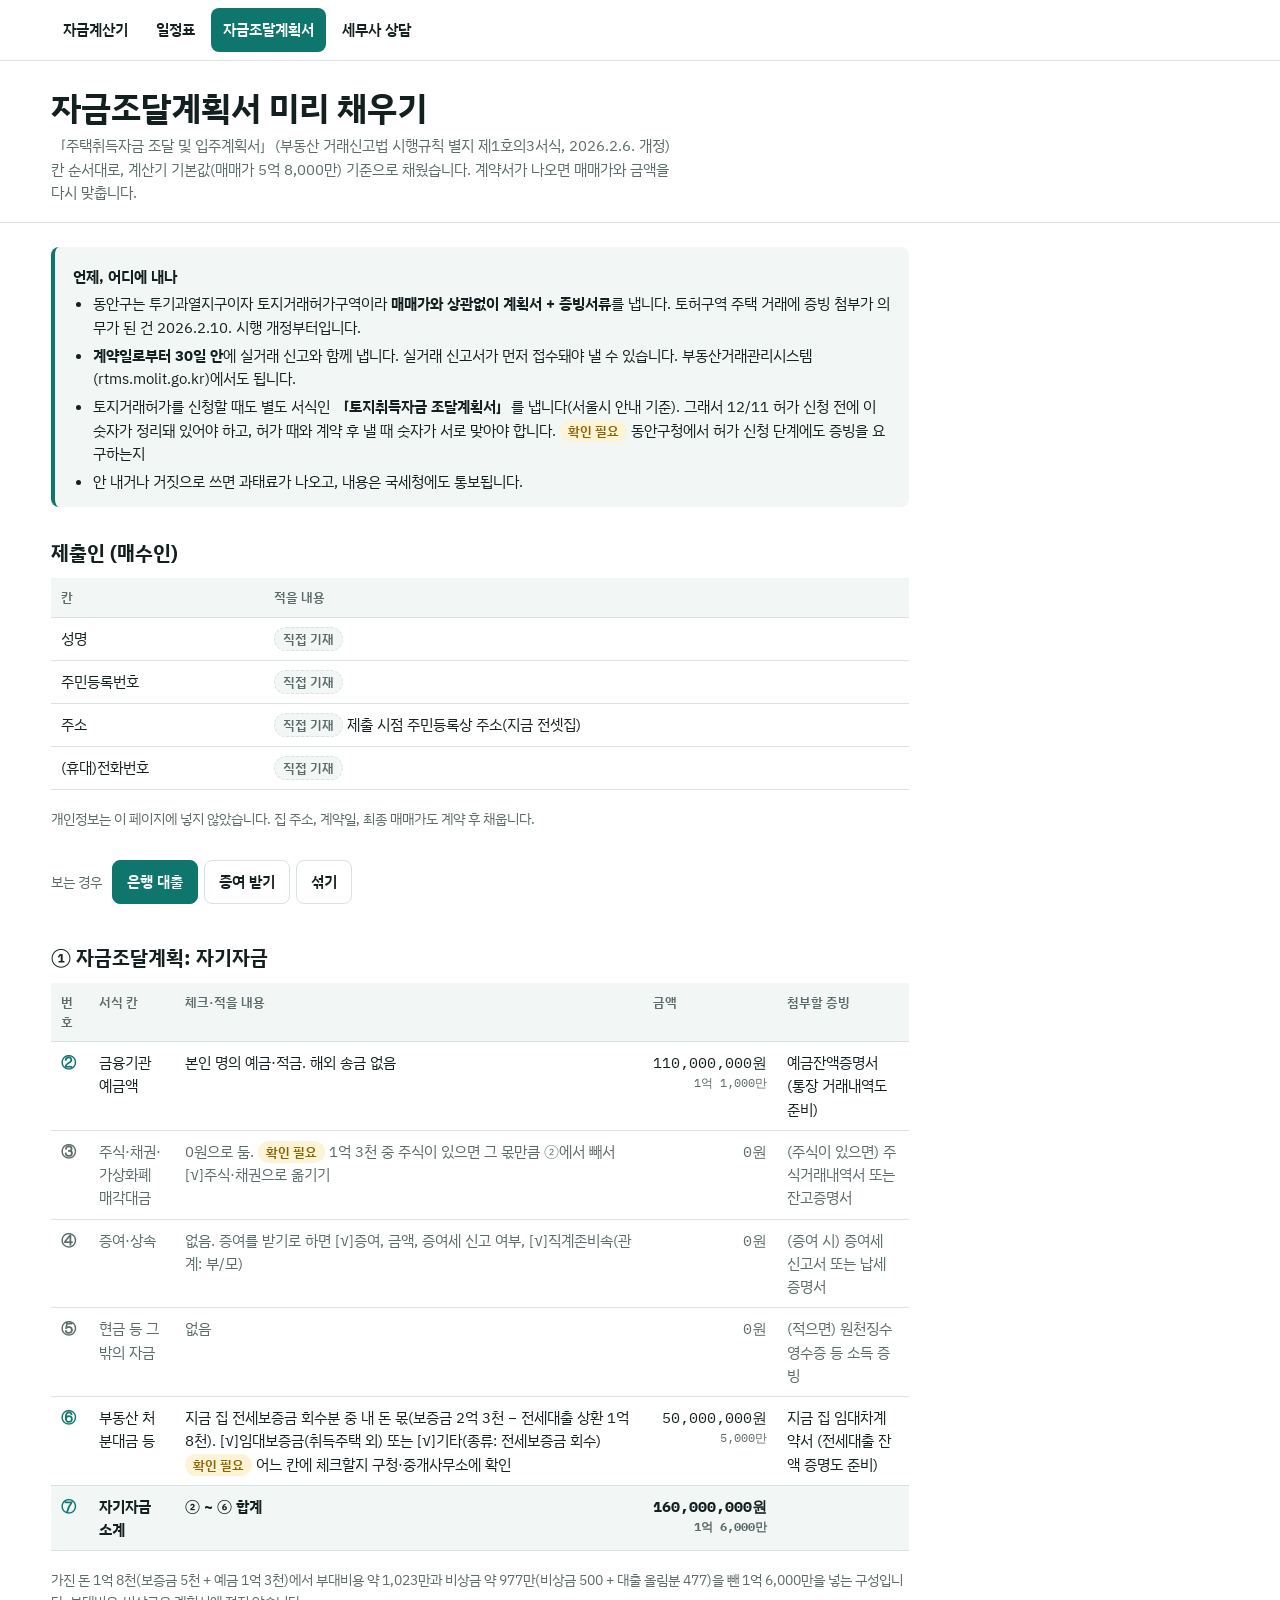
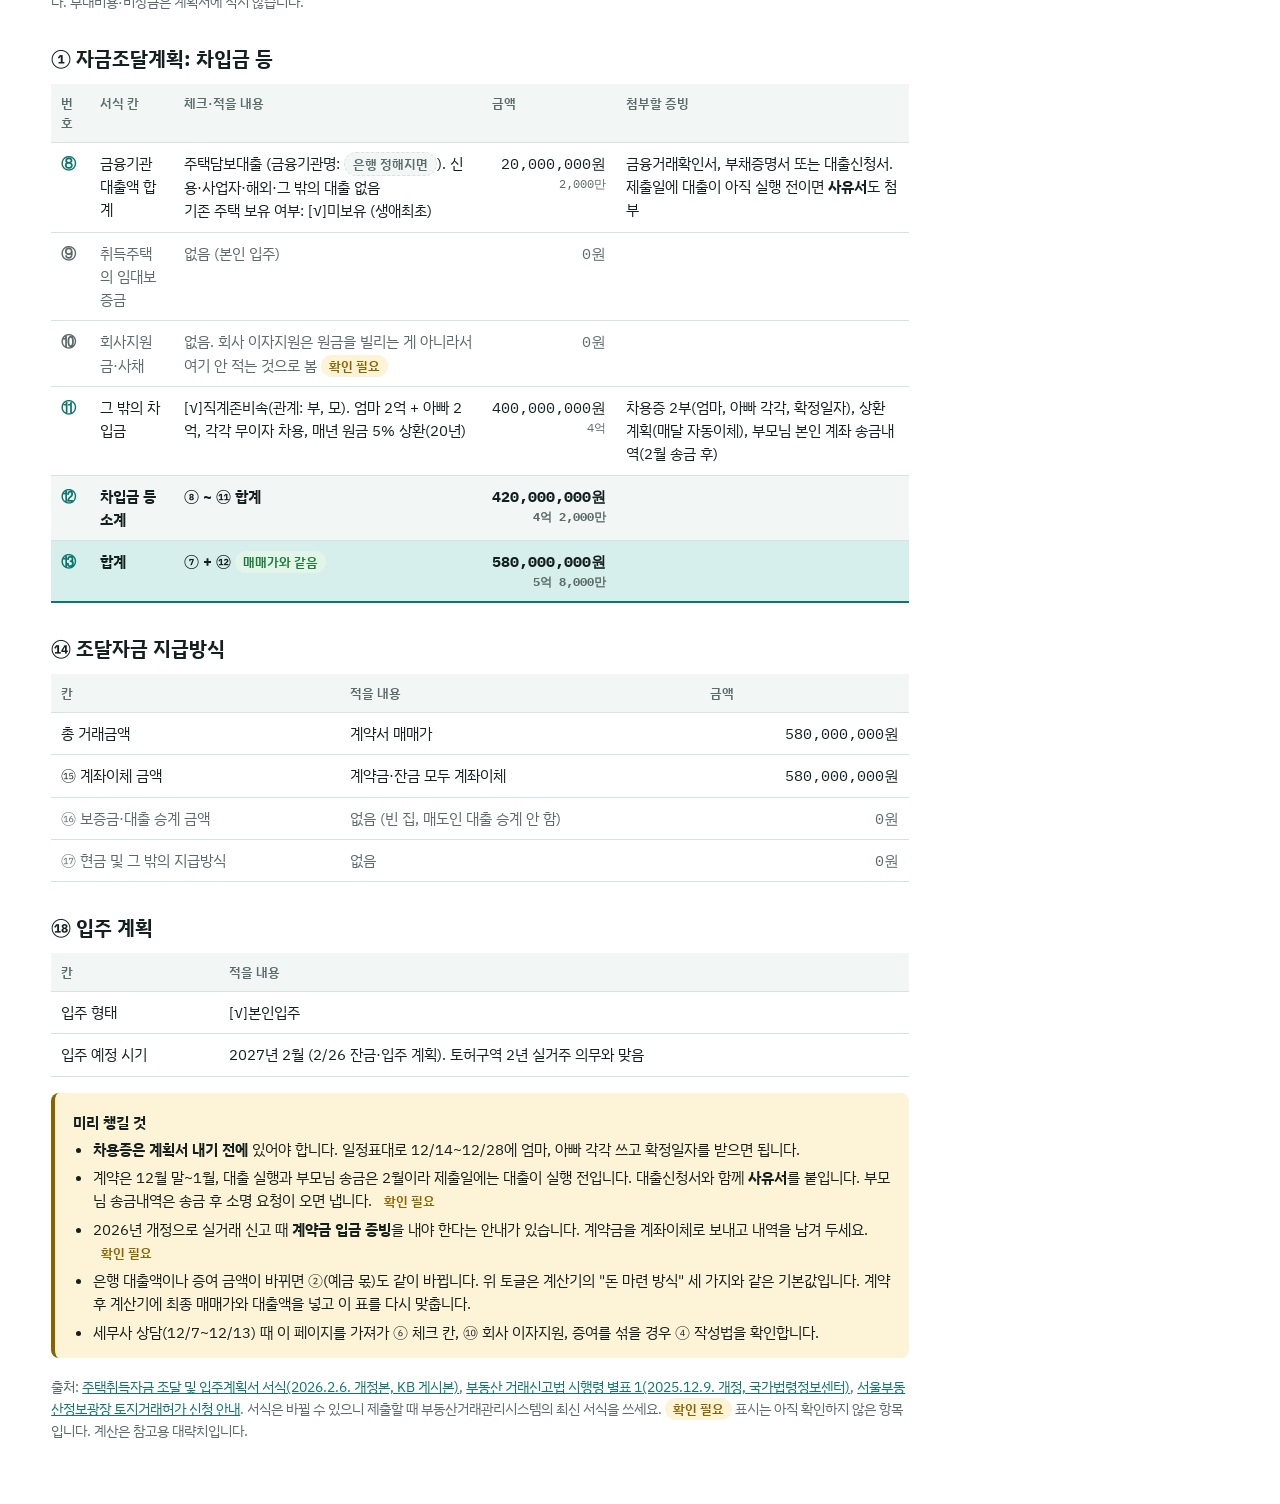
==== commit 6c6269e8: "세무사 상담 체크리스트·비교 폼 페이지 추가, 메뉴·일정표에 연결 Co-Authored-By: Claude Opus 5.5 <noreply@anthropic.com> Claude-" ====
--- a/fund.html
+++ b/fund.html
@@ -53,7 +53,7 @@
 </style>
 </head>
 <body>
-<nav class="top"><a href="./">자금계산기</a><a href="schedule.html">일정표</a><a href="fund.html" aria-current="page">자금조달계획서</a></nav>
+<nav class="top"><a href="./">자금계산기</a><a href="schedule.html">일정표</a><a href="fund.html" aria-current="page">자금조달계획서</a><a href="taxpro.html">세무사 상담</a></nav>
 <header>
 <h1>자금조달계획서 미리 채우기</h1>
 <p>「주택취득자금 조달 및 입주계획서」(부동산 거래신고법 시행규칙 별지 제1호의3서식, 2026.2.6. 개정) 칸 순서대로, 계산기 기본값(매매가 5억 8,000만) 기준으로 채웠습니다. 계약서가 나오면 매매가와 금액을 다시 맞춥니다.</p>
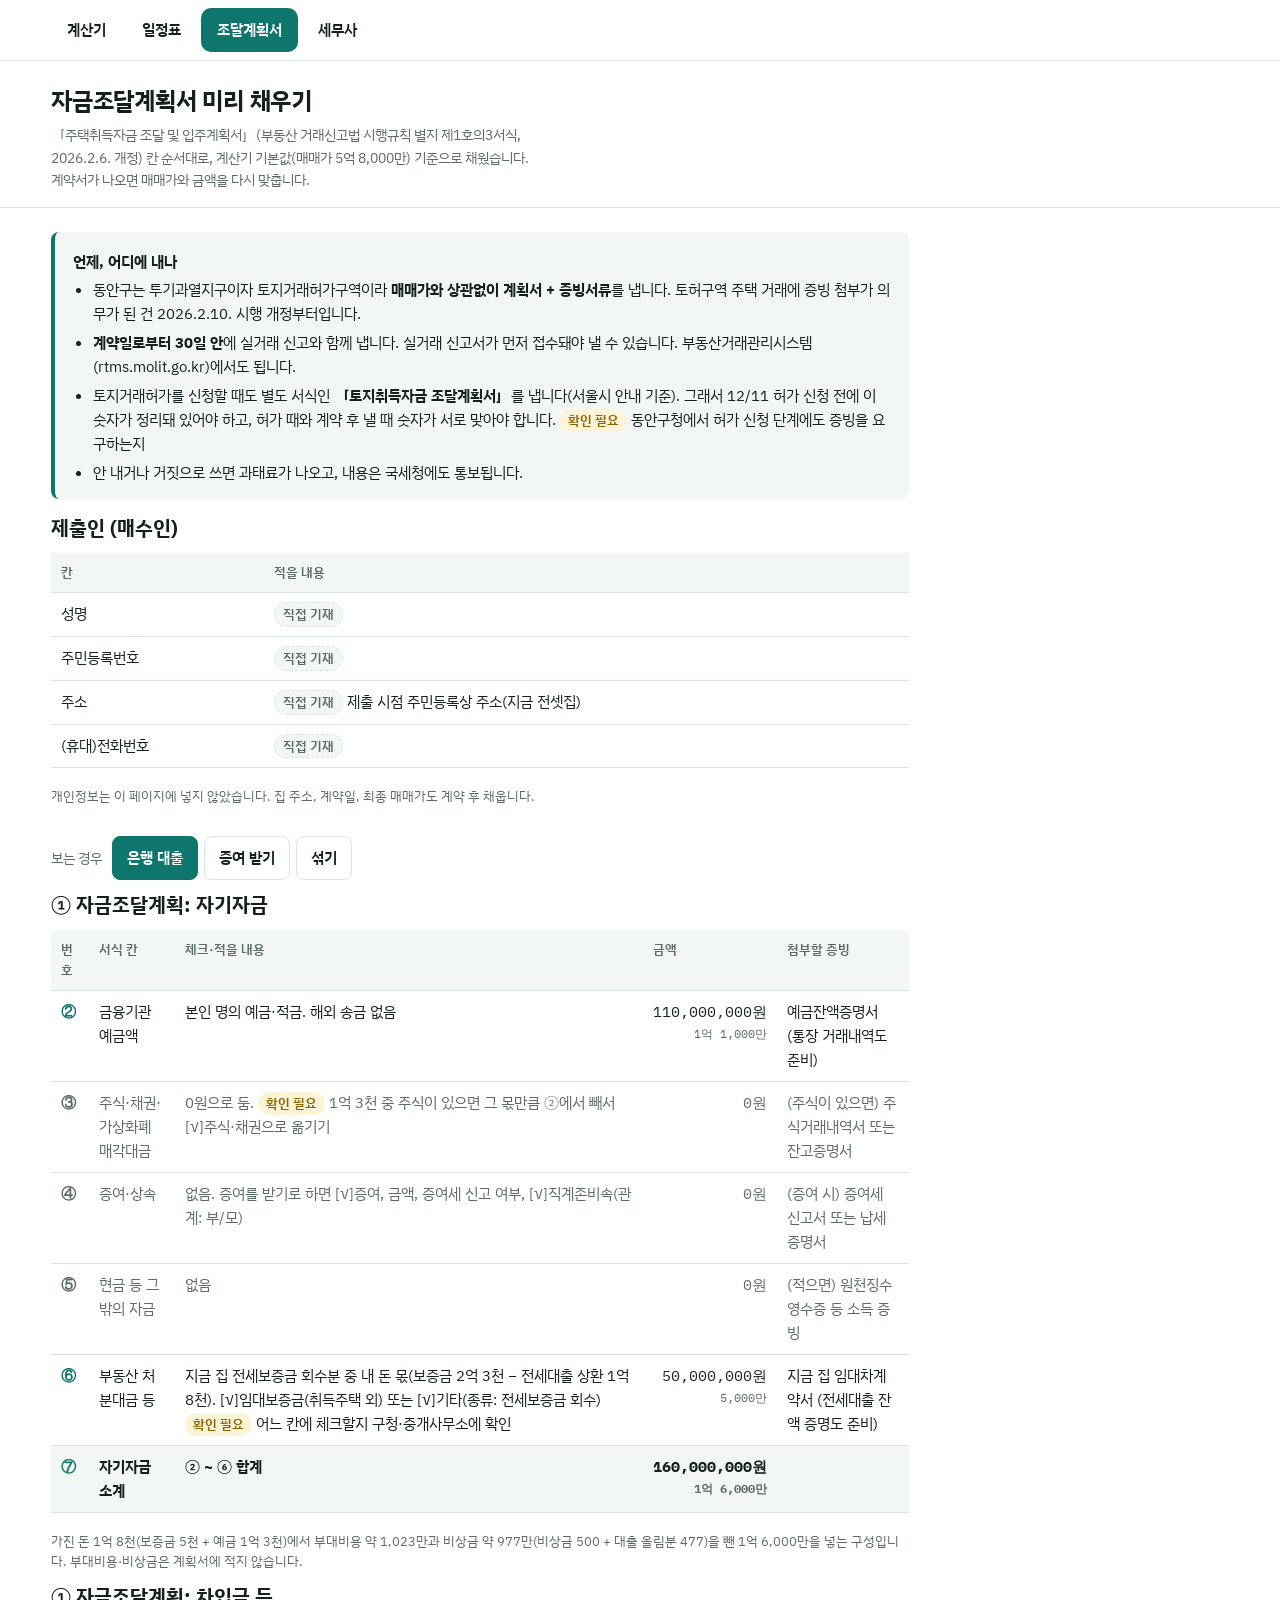
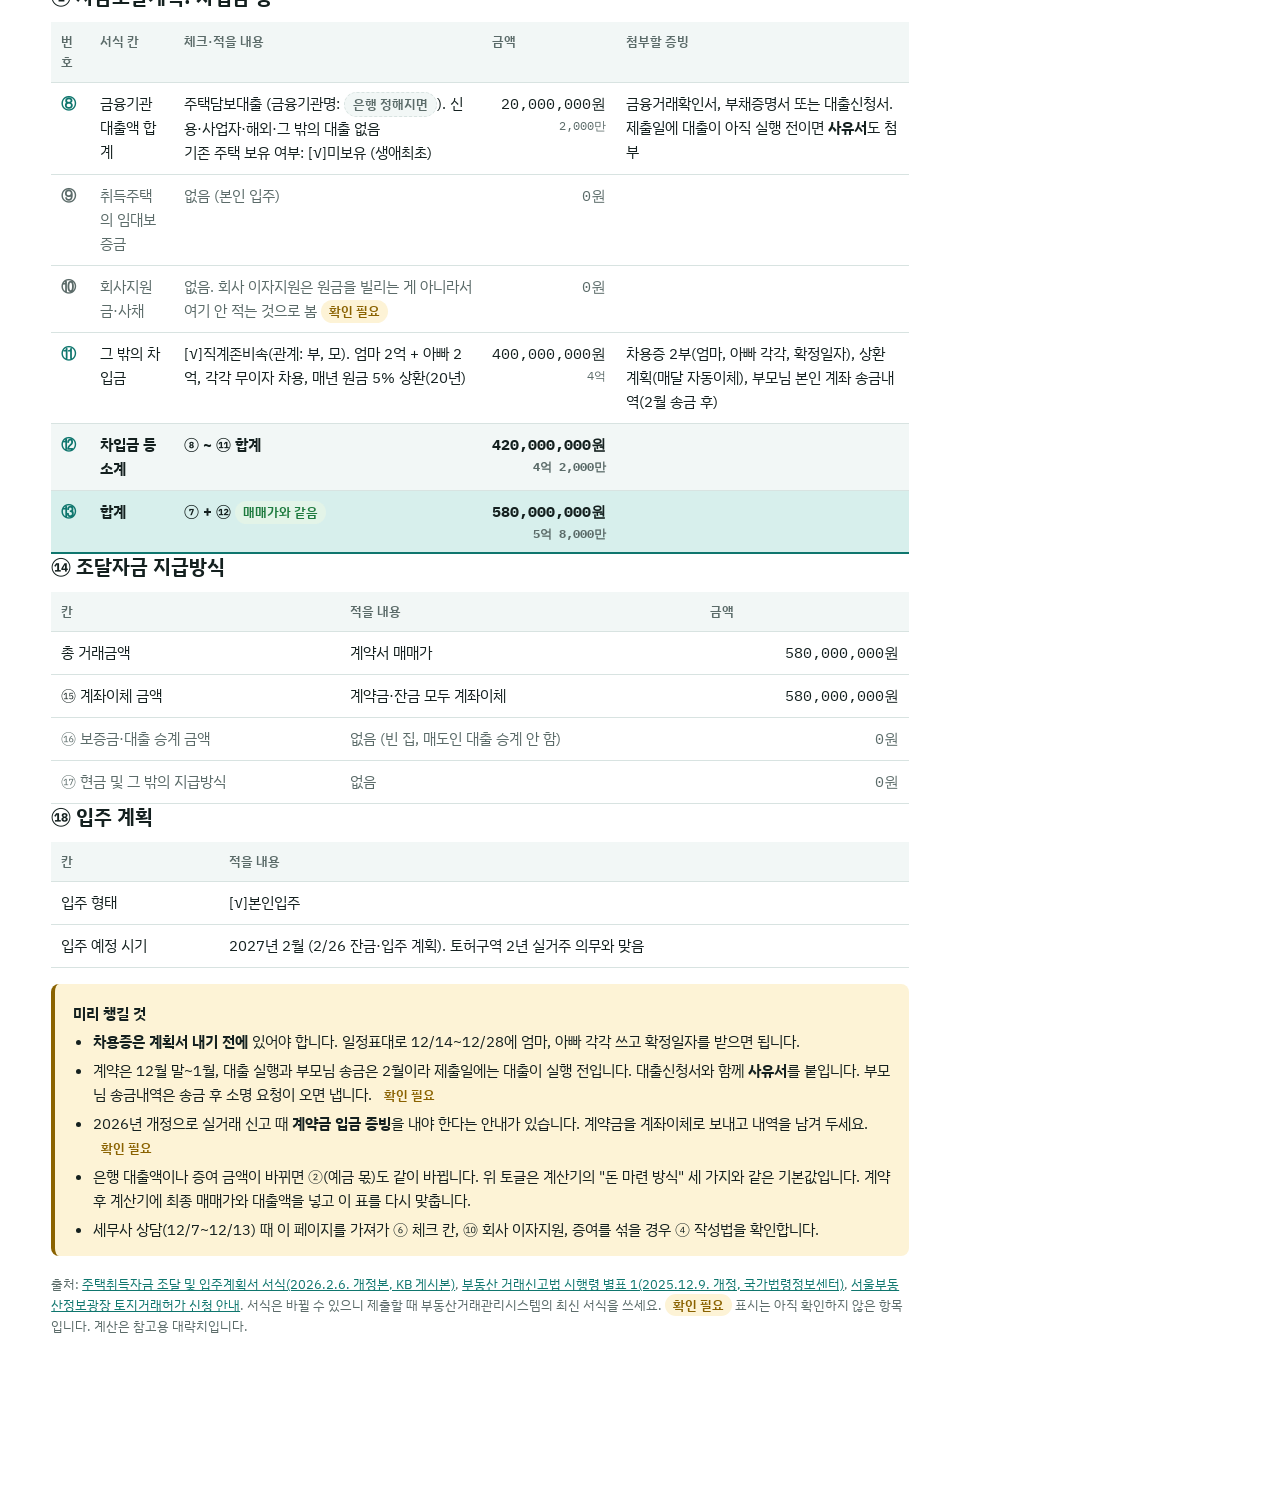
==== commit 9215f9ab: "전체 디자인 정리: 공통 스타일(common.css), 상단 탭 한 줄, 입력칸·표·간격 통일, 금액 단위 Co-Authored-By: Claude Opus 5.5 <noreply" ====
--- a/fund.html
+++ b/fund.html
@@ -51,9 +51,10 @@
 .tg{display:flex;flex-wrap:wrap;align-items:center;gap:6px;margin:22px 0 4px;position:sticky;top:61px;z-index:2;background:var(--bg);padding:8px 0}.tg span{color:var(--mute);font-size:14px;margin-right:4px}.tg input{position:absolute;opacity:0;pointer-events:none}.tg label{padding:9px 14px;border:1px solid var(--line);border-radius:8px;font-weight:600;cursor:pointer;min-height:44px;display:inline-flex;align-items:center}.tg input:checked+label{background:var(--ac);border-color:var(--ac);color:light-dark(#fff,#04201d)}.tg input:focus-visible+label{outline:2px solid var(--ac);outline-offset:2px}
 body:not(:has(#mb:checked)) .vb,body:not(:has(#mg:checked)) .vg,body:not(:has(#mm:checked)) .vm{display:none!important}
 </style>
+<link rel="stylesheet" href="common.css">
 </head>
 <body>
-<nav class="top"><a href="./">자금계산기</a><a href="schedule.html">일정표</a><a href="fund.html" aria-current="page">자금조달계획서</a><a href="taxpro.html">세무사 상담</a></nav>
+<nav class="top"><a href="./">계산기</a><a href="schedule.html">일정표</a><a href="fund.html" aria-current="page">조달계획서</a><a href="taxpro.html">세무사</a></nav>
 <header>
 <h1>자금조달계획서 미리 채우기</h1>
 <p>「주택취득자금 조달 및 입주계획서」(부동산 거래신고법 시행규칙 별지 제1호의3서식, 2026.2.6. 개정) 칸 순서대로, 계산기 기본값(매매가 5억 8,000만) 기준으로 채웠습니다. 계약서가 나오면 매매가와 금액을 다시 맞춥니다.</p>
--- a/common.css
+++ b/common.css
@@ -0,0 +1,31 @@
+/* 공통 디자인 규칙: 여백 4·8·12·16·24·36, 글자 13·15·17·20·24 */
+:root{--s1:4px;--s2:8px;--s3:12px;--s4:16px;--s5:24px;--s6:36px;--r:12px;--fam:light-dark(#c2740c,#f0b35a);--bank:light-dark(#2f66c9,#7fa8ff)}
+body{font-size:15px;line-height:1.6;padding-bottom:96px}
+/* 상단 탭: 한 줄 4칸 */
+nav.top{display:grid!important;grid-template-columns:repeat(4,minmax(0,1fr));gap:var(--s1);padding:var(--s2) max(4vw,var(--s3))!important;flex-wrap:nowrap}
+nav.top a{display:flex!important;align-items:center;justify-content:center;text-align:center;padding:var(--s2) var(--s1)!important;font-size:14px!important;min-height:44px;border-radius:10px;white-space:nowrap;overflow:hidden;text-overflow:ellipsis}
+@media(min-width:700px){nav.top{grid-template-columns:repeat(4,max-content)}nav.top a{padding:var(--s2) var(--s4)!important;font-size:15px!important}}
+/* 머리말 */
+header{padding:var(--s5) max(4vw,var(--s4)) var(--s4)!important}
+header h1{font-size:24px!important;line-height:1.3;margin:0 0 var(--s2)!important;letter-spacing:-.01em}
+header p{font-size:14px!important;color:var(--mute);margin:0!important;max-width:60ch}
+/* 섹션 제목 */
+main h2,section h2{font-size:20px;line-height:1.3;margin:0 0 var(--s3)}
+h3{font-size:17px;margin:var(--s5) 0 var(--s2)}
+.note,.hint{font-size:13px!important;line-height:1.55;color:var(--mute)}
+/* 입력칸 */
+input[type=text],input[type=number],input[type=date],input[type=time],input[type=email],select,textarea{font:inherit;font-size:16px;min-height:46px;padding:var(--s2) var(--s3);border:1px solid var(--line);border-radius:10px;background:var(--bg);color:var(--ink);box-sizing:border-box;width:100%}
+textarea{min-height:72px;line-height:1.5}
+input:focus-visible,select:focus-visible,textarea:focus-visible,button:focus-visible,a:focus-visible{outline:2px solid var(--ac);outline-offset:2px}
+/* 2칸 표(칸/내용)는 폰에서 제목+내용 한 덩어리로 */
+@media(max-width:700px){
+ table.stack:not(:has(thead th:nth-child(3))) td::before{display:none!important}
+ table.stack:not(:has(thead th:nth-child(3))) tr{display:block;padding:var(--s3) 0;border-bottom:1px solid var(--line)}
+ table.stack:not(:has(thead th:nth-child(3))) td{display:block!important;padding:0!important;border:0!important;text-align:left!important}
+ table.stack:not(:has(thead th:nth-child(3))) td:first-child{font-weight:600;margin-bottom:var(--s1)}
+ table.stack td::before{font-size:12px!important;color:var(--mute)}
+}
+/* 하단 저장 상태 줄 */
+#sync,#csync{font-size:13px}
+.sync,#csync{box-shadow:0 -1px 0 var(--line)}
+@media(prefers-reduced-motion:reduce){*{scroll-behavior:auto!important;transition:none!important}}
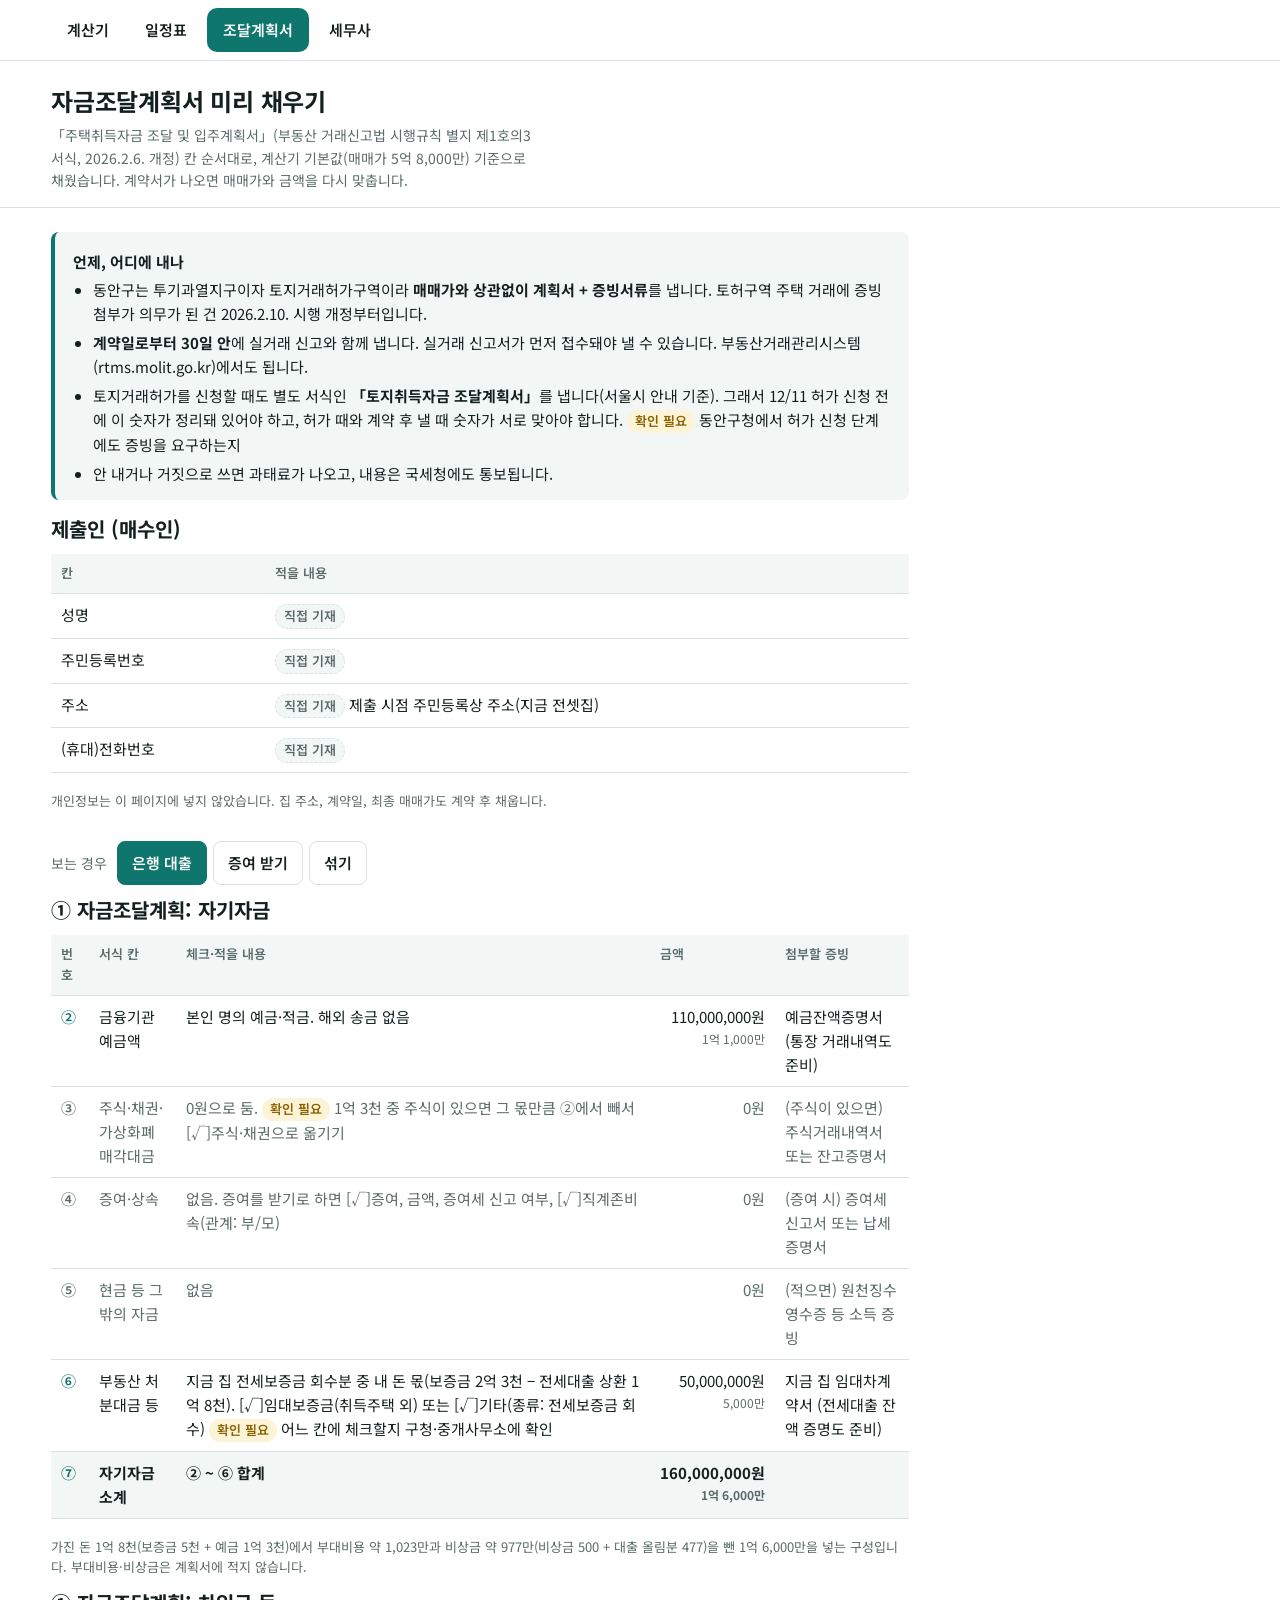
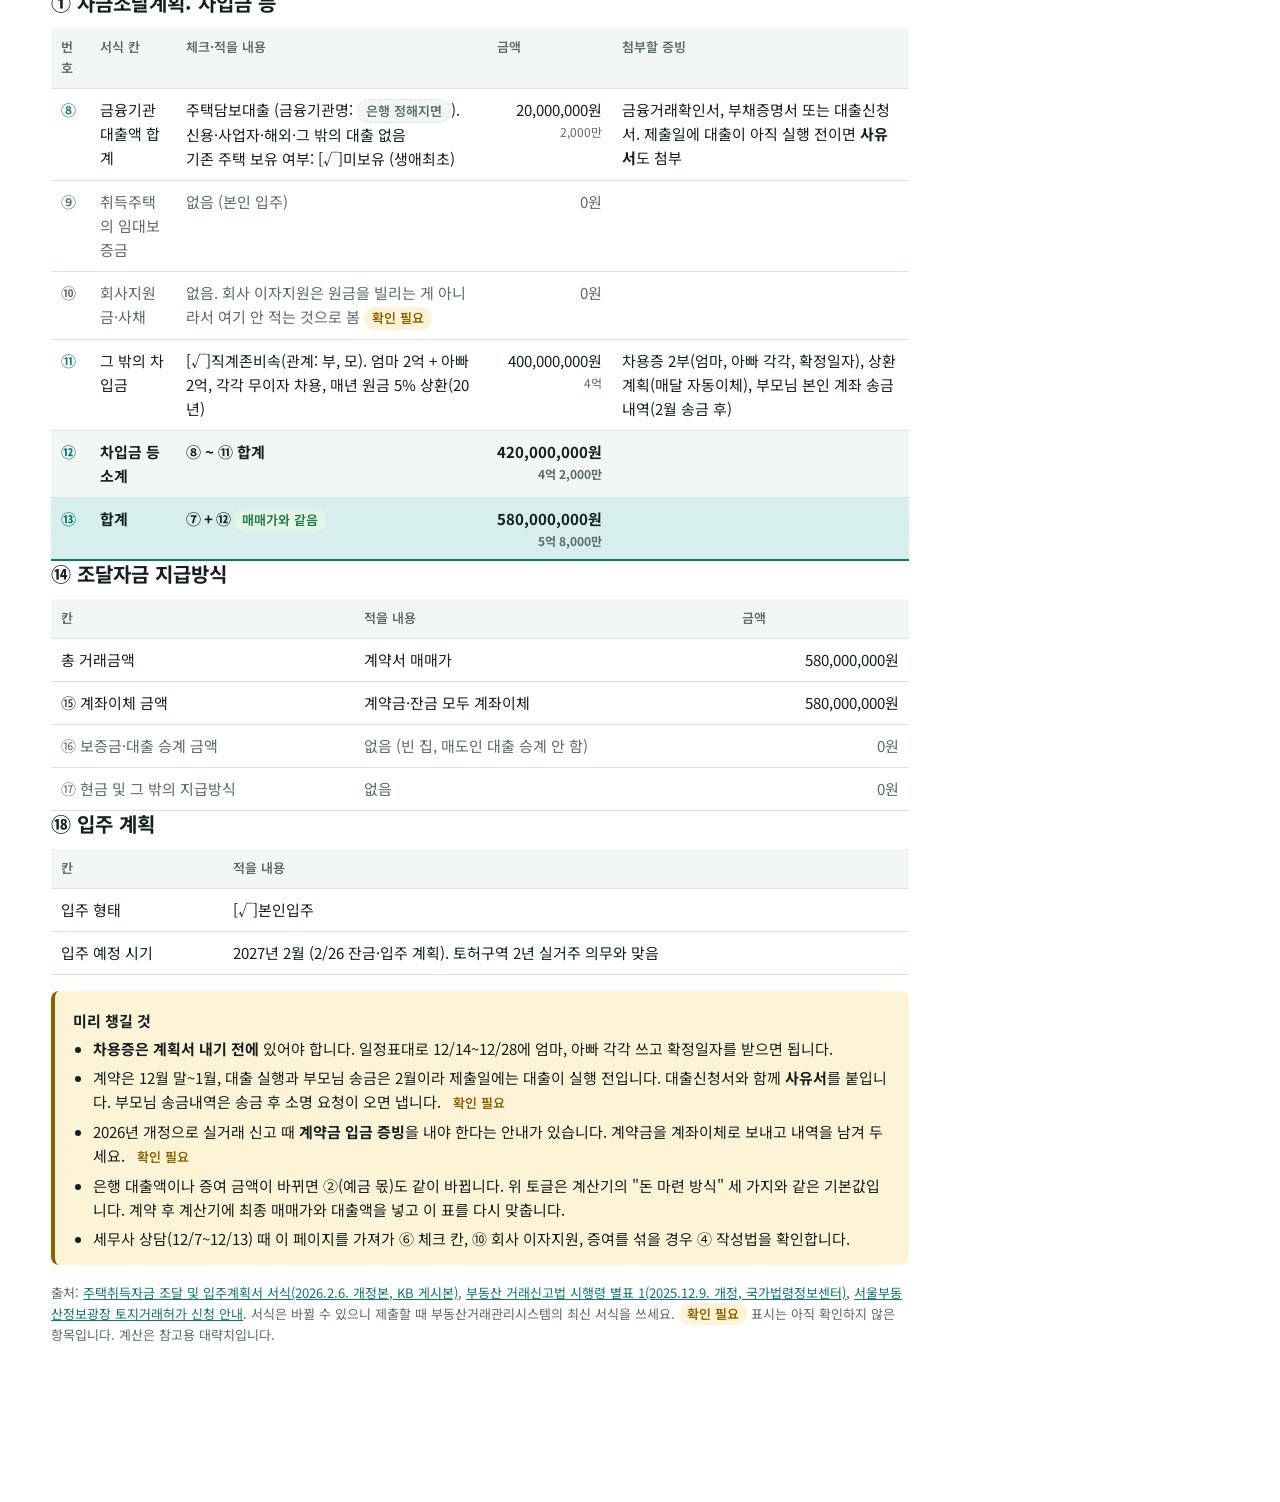
==== commit 3dadd59b: "공통 스타일에 버전 붙여 폰 캐시 문제 방지 Co-Authored-By: Claude Opus 5.5 <noreply@anthropic.com> Claude-Session: htt" ====
--- a/fund.html
+++ b/fund.html
@@ -2,6 +2,7 @@
 <html lang="ko">
 <head>
 <meta charset="utf-8">
+<meta http-equiv="Cache-Control" content="no-cache">
 <meta name="viewport" content="width=device-width,initial-scale=1">
 <meta name="theme-color" content="#ffffff" media="(prefers-color-scheme: light)">
 <meta name="theme-color" content="#0c1615" media="(prefers-color-scheme: dark)">
@@ -51,7 +52,7 @@
 .tg{display:flex;flex-wrap:wrap;align-items:center;gap:6px;margin:22px 0 4px;position:sticky;top:61px;z-index:2;background:var(--bg);padding:8px 0}.tg span{color:var(--mute);font-size:14px;margin-right:4px}.tg input{position:absolute;opacity:0;pointer-events:none}.tg label{padding:9px 14px;border:1px solid var(--line);border-radius:8px;font-weight:600;cursor:pointer;min-height:44px;display:inline-flex;align-items:center}.tg input:checked+label{background:var(--ac);border-color:var(--ac);color:light-dark(#fff,#04201d)}.tg input:focus-visible+label{outline:2px solid var(--ac);outline-offset:2px}
 body:not(:has(#mb:checked)) .vb,body:not(:has(#mg:checked)) .vg,body:not(:has(#mm:checked)) .vm{display:none!important}
 </style>
-<link rel="stylesheet" href="common.css">
+<link rel="stylesheet" href="common.css?v=202611270629">
 </head>
 <body>
 <nav class="top"><a href="./">계산기</a><a href="schedule.html">일정표</a><a href="fund.html" aria-current="page">조달계획서</a><a href="taxpro.html">세무사</a></nav>
--- a/common.css
+++ b/common.css
@@ -1,3 +1,4 @@
+@import url('https://fonts.googleapis.com/css2?family=Noto+Sans+KR:wght@400;500;700&display=swap');
 /* 공통 디자인 규칙: 여백 4·8·12·16·24·36, 글자 13·15·17·20·24 */
 :root{--s1:4px;--s2:8px;--s3:12px;--s4:16px;--s5:24px;--s6:36px;--r:12px;--fam:light-dark(#c2740c,#f0b35a);--bank:light-dark(#2f66c9,#7fa8ff)}
 body{font-size:15px;line-height:1.6;padding-bottom:96px}
@@ -29,3 +30,15 @@
 #sync,#csync{font-size:13px}
 .sync,#csync{box-shadow:0 -1px 0 var(--line)}
 @media(prefers-reduced-motion:reduce){*{scroll-behavior:auto!important;transition:none!important}}
+
+/* 글꼴: Noto Sans KR 하나로, 숫자는 같은 폭 */
+html body,html body *{font-family:"Noto Sans KR",system-ui,sans-serif!important}
+body{font-variant-numeric:tabular-nums}
+/* 글자 크기 위계: 결론 숫자 36 > 제목 24 > 섹션 20 > 강조 17 > 본문·입력 16/15 > 보조 13 */
+input[type=text],input[type=number],input[type=date],input[type=time],select,textarea{font-size:16px!important;font-weight:400!important}
+.pay b{font-size:36px!important;font-weight:700!important}
+.hname{font-size:20px!important}
+.kv b,.list li b{font-size:15px!important;font-weight:700!important}
+.cmp3 td.n{font-size:14px!important}.cmp3 tr.big td{font-size:15px!important}
+.f label{font-size:15px!important}
+legend{font-size:15px}
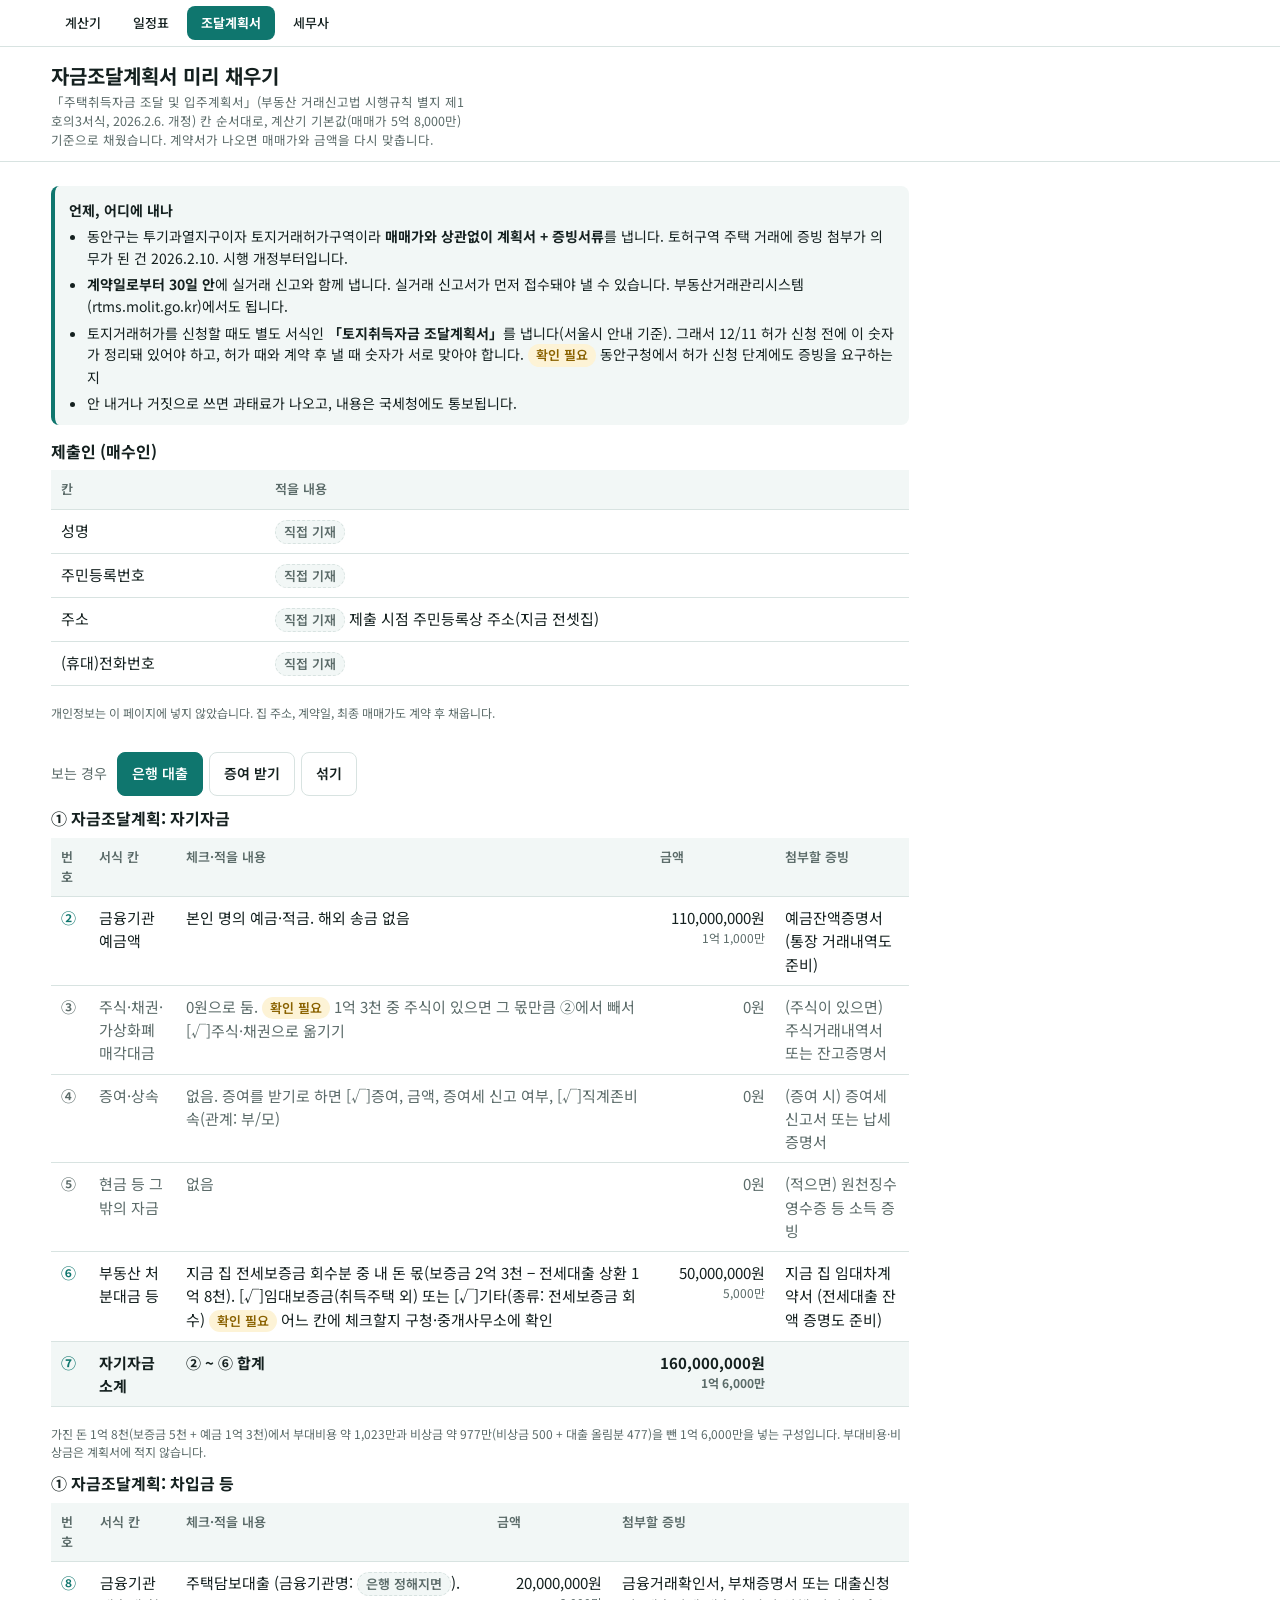
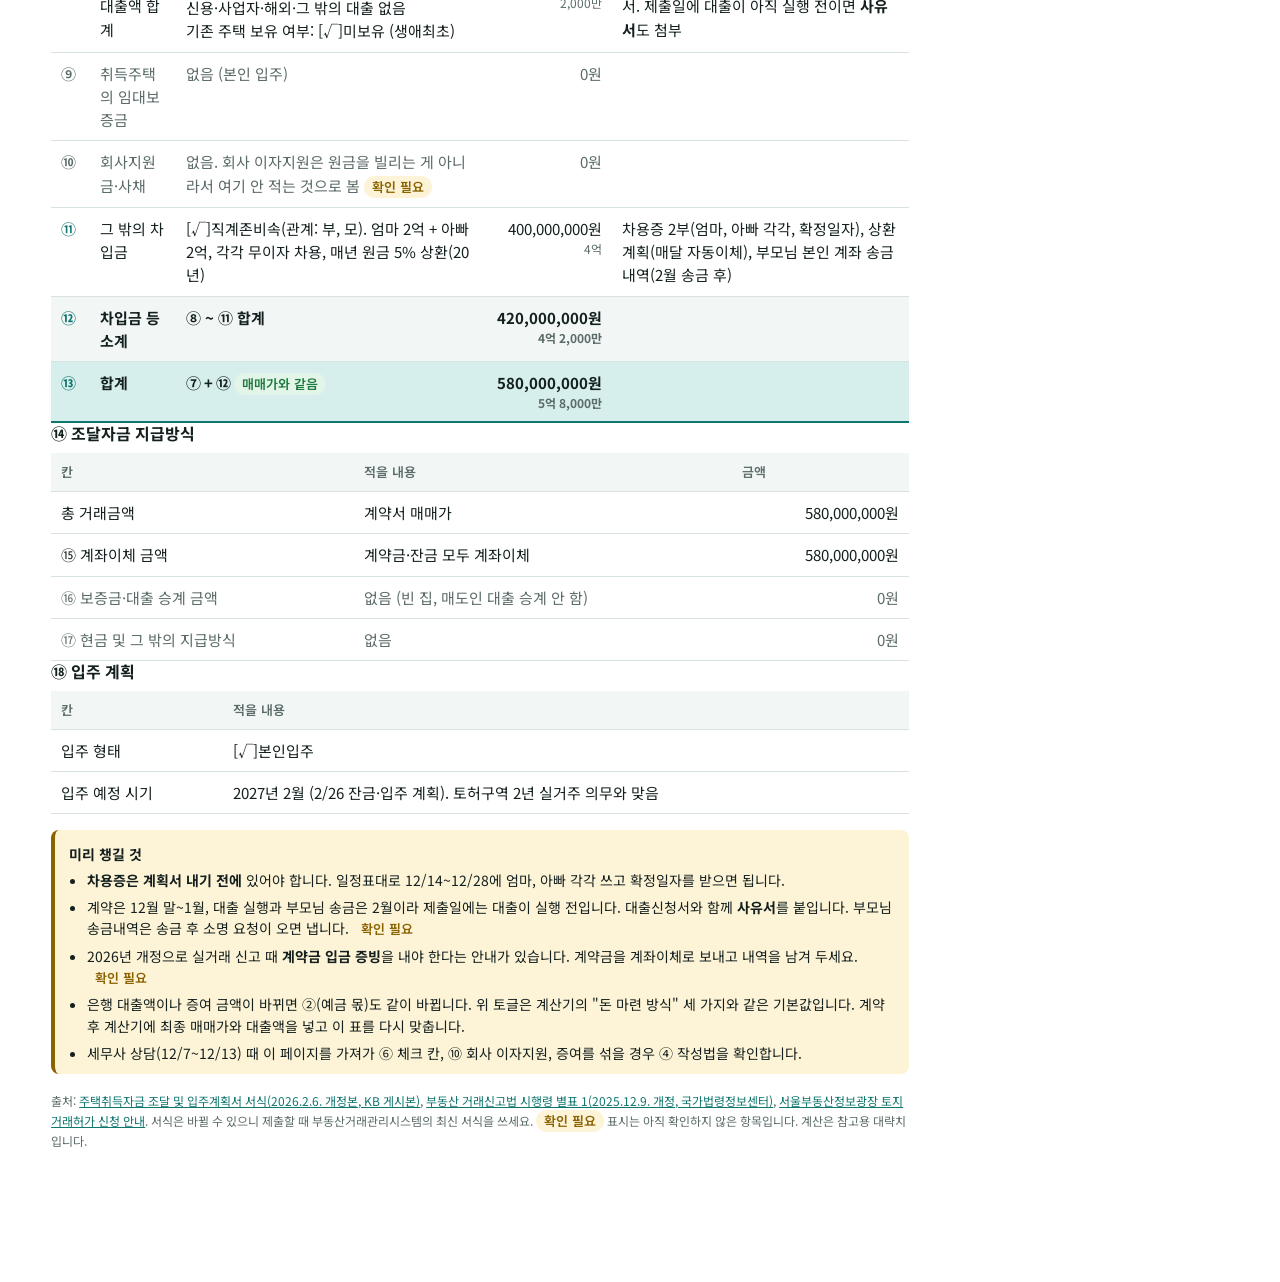
==== commit bccf7fbd: "촘촘한 모바일 디자인: 글자 12~22, 입력 높이 36, 숫자 콤마, 네 탭 공통 적용 Co-Authored-By: Claude Opus 5.5 <noreply@anthropic" ====
--- a/fund.html
+++ b/fund.html
@@ -3,7 +3,7 @@
 <head>
 <meta charset="utf-8">
 <meta http-equiv="Cache-Control" content="no-cache">
-<meta name="viewport" content="width=device-width,initial-scale=1">
+<meta name="viewport" content="width=device-width,initial-scale=1,maximum-scale=1">
 <meta name="theme-color" content="#ffffff" media="(prefers-color-scheme: light)">
 <meta name="theme-color" content="#0c1615" media="(prefers-color-scheme: dark)">
 <title>안양 집 자금조달계획서</title>
@@ -52,7 +52,7 @@
 .tg{display:flex;flex-wrap:wrap;align-items:center;gap:6px;margin:22px 0 4px;position:sticky;top:61px;z-index:2;background:var(--bg);padding:8px 0}.tg span{color:var(--mute);font-size:14px;margin-right:4px}.tg input{position:absolute;opacity:0;pointer-events:none}.tg label{padding:9px 14px;border:1px solid var(--line);border-radius:8px;font-weight:600;cursor:pointer;min-height:44px;display:inline-flex;align-items:center}.tg input:checked+label{background:var(--ac);border-color:var(--ac);color:light-dark(#fff,#04201d)}.tg input:focus-visible+label{outline:2px solid var(--ac);outline-offset:2px}
 body:not(:has(#mb:checked)) .vb,body:not(:has(#mg:checked)) .vg,body:not(:has(#mm:checked)) .vm{display:none!important}
 </style>
-<link rel="stylesheet" href="common.css?v=202611270629">
+<link rel="stylesheet" href="common.css?v=202611270633">
 </head>
 <body>
 <nav class="top"><a href="./">계산기</a><a href="schedule.html">일정표</a><a href="fund.html" aria-current="page">조달계획서</a><a href="taxpro.html">세무사</a></nav>
--- a/common.css
+++ b/common.css
@@ -1,44 +1,66 @@
 @import url('https://fonts.googleapis.com/css2?family=Noto+Sans+KR:wght@400;500;700&display=swap');
-/* 공통 디자인 규칙: 여백 4·8·12·16·24·36, 글자 13·15·17·20·24 */
-:root{--s1:4px;--s2:8px;--s3:12px;--s4:16px;--s5:24px;--s6:36px;--r:12px;--fam:light-dark(#c2740c,#f0b35a);--bank:light-dark(#2f66c9,#7fa8ff)}
-body{font-size:15px;line-height:1.6;padding-bottom:96px}
-/* 상단 탭: 한 줄 4칸 */
-nav.top{display:grid!important;grid-template-columns:repeat(4,minmax(0,1fr));gap:var(--s1);padding:var(--s2) max(4vw,var(--s3))!important;flex-wrap:nowrap}
-nav.top a{display:flex!important;align-items:center;justify-content:center;text-align:center;padding:var(--s2) var(--s1)!important;font-size:14px!important;min-height:44px;border-radius:10px;white-space:nowrap;overflow:hidden;text-overflow:ellipsis}
-@media(min-width:700px){nav.top{grid-template-columns:repeat(4,max-content)}nav.top a{padding:var(--s2) var(--s4)!important;font-size:15px!important}}
+/* 촘촘한 모바일 시스템: 글자 12·14·16·18·22, 여백 4·8·12·16·24 */
+:root{--s1:4px;--s2:8px;--s3:12px;--s4:16px;--s5:24px;--fam:light-dark(#c2740c,#f0b35a);--bank:light-dark(#2f66c9,#7fa8ff)}
+html body,html body *{font-family:"Noto Sans KR",system-ui,sans-serif!important}
+body{font-size:14px!important;line-height:1.55!important;font-variant-numeric:tabular-nums;padding-bottom:72px}
+/* 상단 탭 */
+nav.top{display:grid!important;grid-template-columns:repeat(4,minmax(0,1fr));gap:4px;padding:6px max(4vw,12px)!important;flex-wrap:nowrap}
+nav.top a{display:flex!important;align-items:center;justify-content:center;padding:4px!important;font-size:13px!important;font-weight:500!important;min-height:34px!important;border-radius:8px;white-space:nowrap}
+nav.top a[aria-current=page]{font-weight:700!important}
+@media(min-width:700px){nav.top{grid-template-columns:repeat(4,max-content)}nav.top a{padding:4px 14px!important}}
 /* 머리말 */
-header{padding:var(--s5) max(4vw,var(--s4)) var(--s4)!important}
-header h1{font-size:24px!important;line-height:1.3;margin:0 0 var(--s2)!important;letter-spacing:-.01em}
-header p{font-size:14px!important;color:var(--mute);margin:0!important;max-width:60ch}
-/* 섹션 제목 */
-main h2,section h2{font-size:20px;line-height:1.3;margin:0 0 var(--s3)}
-h3{font-size:17px;margin:var(--s5) 0 var(--s2)}
-.note,.hint{font-size:13px!important;line-height:1.55;color:var(--mute)}
-/* 입력칸 */
-input[type=text],input[type=number],input[type=date],input[type=time],input[type=email],select,textarea{font:inherit;font-size:16px;min-height:46px;padding:var(--s2) var(--s3);border:1px solid var(--line);border-radius:10px;background:var(--bg);color:var(--ink);box-sizing:border-box;width:100%}
-textarea{min-height:72px;line-height:1.5}
-input:focus-visible,select:focus-visible,textarea:focus-visible,button:focus-visible,a:focus-visible{outline:2px solid var(--ac);outline-offset:2px}
-/* 2칸 표(칸/내용)는 폰에서 제목+내용 한 덩어리로 */
+header{padding:var(--s4) max(4vw,var(--s4)) var(--s3)!important}
+header h1{font-size:20px!important;line-height:1.3!important;margin:0 0 var(--s1)!important;font-weight:700!important}
+header p{font-size:12.5px!important;line-height:1.5!important;color:var(--mute);margin:0!important;max-width:60ch}
+/* 제목 */
+main h2,section h2,.pane>h2{font-size:16px!important;line-height:1.35!important;margin:0 0 var(--s2)!important;font-weight:700!important}
+h3{font-size:14px!important;margin:var(--s4) 0 var(--s2)!important}
+main section+section,main #out>section:first-child{margin-top:var(--s5)!important}
+.pane>h2{margin-top:var(--s5)!important}
+p,li{font-size:14px}
+.note,.hint,small{font-size:12px!important;line-height:1.5!important}
+.note,.hint{color:var(--mute)}
+/* 입력칸: 높이 36, 글자 14 (확대는 viewport로 막음) */
+input[type=text],input[type=number],input[type=date],input[type=time],input[type=email],select,textarea{font-size:14px!important;font-weight:400!important;min-height:36px!important;height:auto;padding:6px 10px!important;border:1px solid var(--line);border-radius:8px!important;background:var(--bg);color:var(--ink);box-sizing:border-box;width:100%;line-height:1.4}
+textarea{min-height:60px!important;line-height:1.6!important}
+input:focus-visible,select:focus-visible,textarea:focus-visible,button:focus-visible,a:focus-visible{outline:2px solid var(--ac);outline-offset:1px}
+button{font-size:14px!important}
+/* 계산기 입력 줄 */
+aside{padding:var(--s3) var(--s4)!important;border-radius:12px!important}
+aside fieldset{padding:var(--s2) 0 var(--s1)!important}
+aside legend{font-size:13px!important;font-weight:700!important;margin-bottom:0!important}
+.f{grid-template-columns:minmax(0,1fr) 112px!important;gap:2px 8px!important;margin:4px 0!important}
+.f label{font-size:13.5px!important}.f .u{font-size:11px!important}
+.f input{text-align:right}
+.wrap{padding:var(--s3) max(4vw,var(--s3)) var(--s5)!important;gap:var(--s4)!important}
+details.set summary{font-size:13px!important;min-height:30px!important}
+/* 결론·비교 */
+.hero2{padding:var(--s3) var(--s4)!important;border-radius:12px!important}
+.hname{font-size:17px!important}.why{font-size:12.5px!important;margin:2px 0 8px!important}
+.pay span{font-size:12px!important}.pay b{font-size:30px!important;font-weight:700!important}.pay b small{font-size:14px!important}.pay em{font-size:12px!important}
+.sbar{height:10px!important;margin:8px 0 4px!important}.legend{font-size:12px!important}
+.kv{gap:6px!important;margin-top:10px!important}.kv div{padding:6px 10px!important}.kv span{font-size:11.5px!important}.kv b{font-size:14px!important;font-weight:700!important}
+.cmp3{font-size:12.5px!important}.cmp3 th,.cmp3 td{padding:6px 6px!important}.cmp3 thead th{font-size:14px!important}.cmp3 tbody th{font-size:12px!important}
+.cmp3 td.n{font-size:13px!important}.cmp3 tr.big td{font-size:14px!important}.cmp3 tr.grp th{font-size:11px!important;padding:3px 8px!important}
+.list li{padding:8px 12px!important;font-size:13.5px!important}.list li b{font-size:13.5px!important}
+.tag{font-size:11px!important;padding:2px 8px!important}
+/* 세무사 탭 */
+.tabs button{font-size:12.5px!important;min-height:40px!important;padding:6px 4px!important}
+.tabs small{font-size:11px!important}
+.card.info{gap:8px!important;padding:10px!important}.card.info label{font-size:12px!important}
+.q{padding:10px 0!important}.q.key{padding:10px 12px!important}.ck{font-size:14px!important}.pt{font-size:12px!important}
+.box{padding:10px 14px!important;font-size:13.5px}
+/* 2칸 표는 폰에서 제목+내용 */
 @media(max-width:700px){
  table.stack:not(:has(thead th:nth-child(3))) td::before{display:none!important}
- table.stack:not(:has(thead th:nth-child(3))) tr{display:block;padding:var(--s3) 0;border-bottom:1px solid var(--line)}
+ table.stack:not(:has(thead th:nth-child(3))) tr{display:block;padding:8px 0;border-bottom:1px solid var(--line)}
  table.stack:not(:has(thead th:nth-child(3))) td{display:block!important;padding:0!important;border:0!important;text-align:left!important}
- table.stack:not(:has(thead th:nth-child(3))) td:first-child{font-weight:600;margin-bottom:var(--s1)}
- table.stack td::before{font-size:12px!important;color:var(--mute)}
+ table.stack:not(:has(thead th:nth-child(3))) td:first-child{font-weight:700;margin-bottom:2px}
+ table.stack td{font-size:13px!important}table.stack td::before{font-size:11.5px!important;color:var(--mute)}
 }
-/* 하단 저장 상태 줄 */
-#sync,#csync{font-size:13px}
-.sync,#csync{box-shadow:0 -1px 0 var(--line)}
+.sync,#csync{font-size:12px!important;padding-top:6px!important;padding-bottom:calc(6px + env(safe-area-inset-bottom))!important}
 @media(prefers-reduced-motion:reduce){*{scroll-behavior:auto!important;transition:none!important}}
-
-/* 글꼴: Noto Sans KR 하나로, 숫자는 같은 폭 */
-html body,html body *{font-family:"Noto Sans KR",system-ui,sans-serif!important}
-body{font-variant-numeric:tabular-nums}
-/* 글자 크기 위계: 결론 숫자 36 > 제목 24 > 섹션 20 > 강조 17 > 본문·입력 16/15 > 보조 13 */
-input[type=text],input[type=number],input[type=date],input[type=time],select,textarea{font-size:16px!important;font-weight:400!important}
-.pay b{font-size:36px!important;font-weight:700!important}
-.hname{font-size:20px!important}
-.kv b,.list li b{font-size:15px!important;font-weight:700!important}
-.cmp3 td.n{font-size:14px!important}.cmp3 tr.big td{font-size:15px!important}
-.f label{font-size:15px!important}
-legend{font-size:15px}
+/* 일정표 */
+.when b{font-size:16px!important}.when span{font-size:12px!important}
+.per{padding:var(--s3) 0!important;gap:4px!important}
+.per ol,.per ul{padding-left:20px;margin:4px 0}.per li{margin:3px 0}
